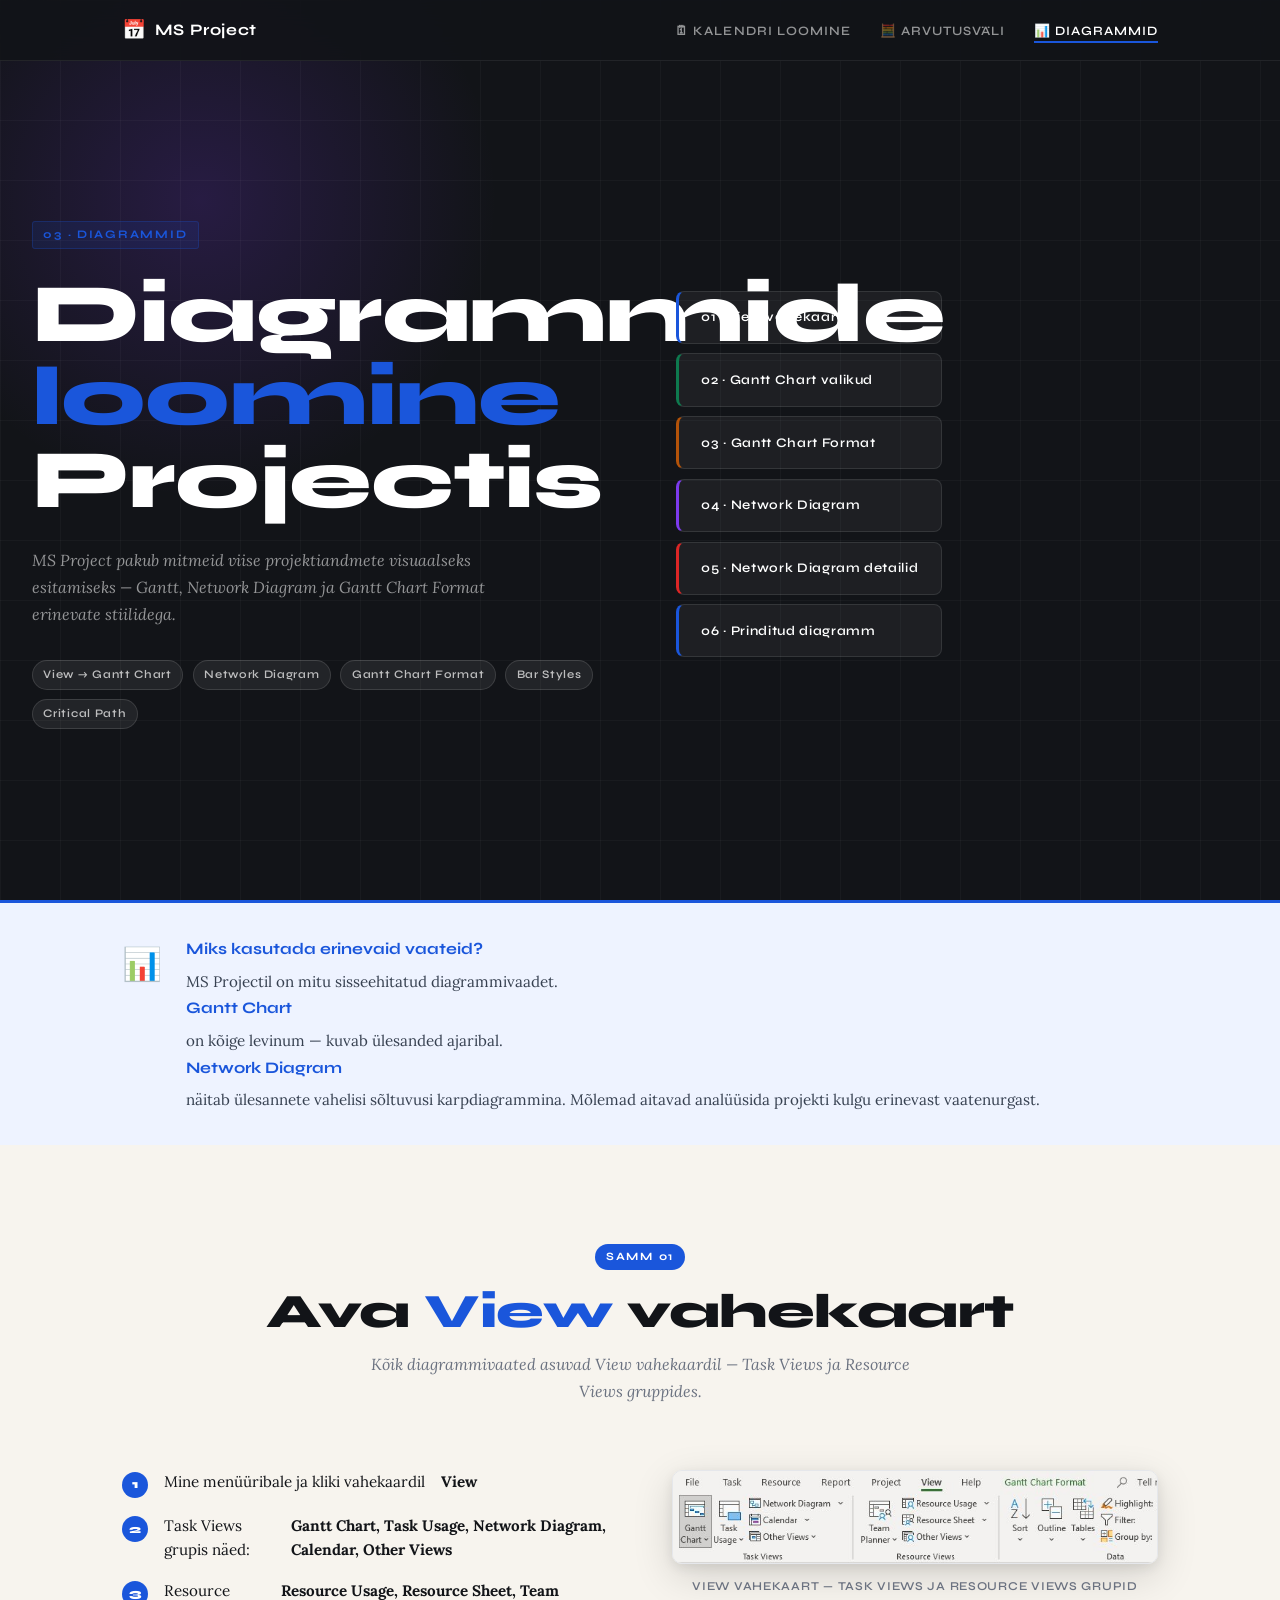
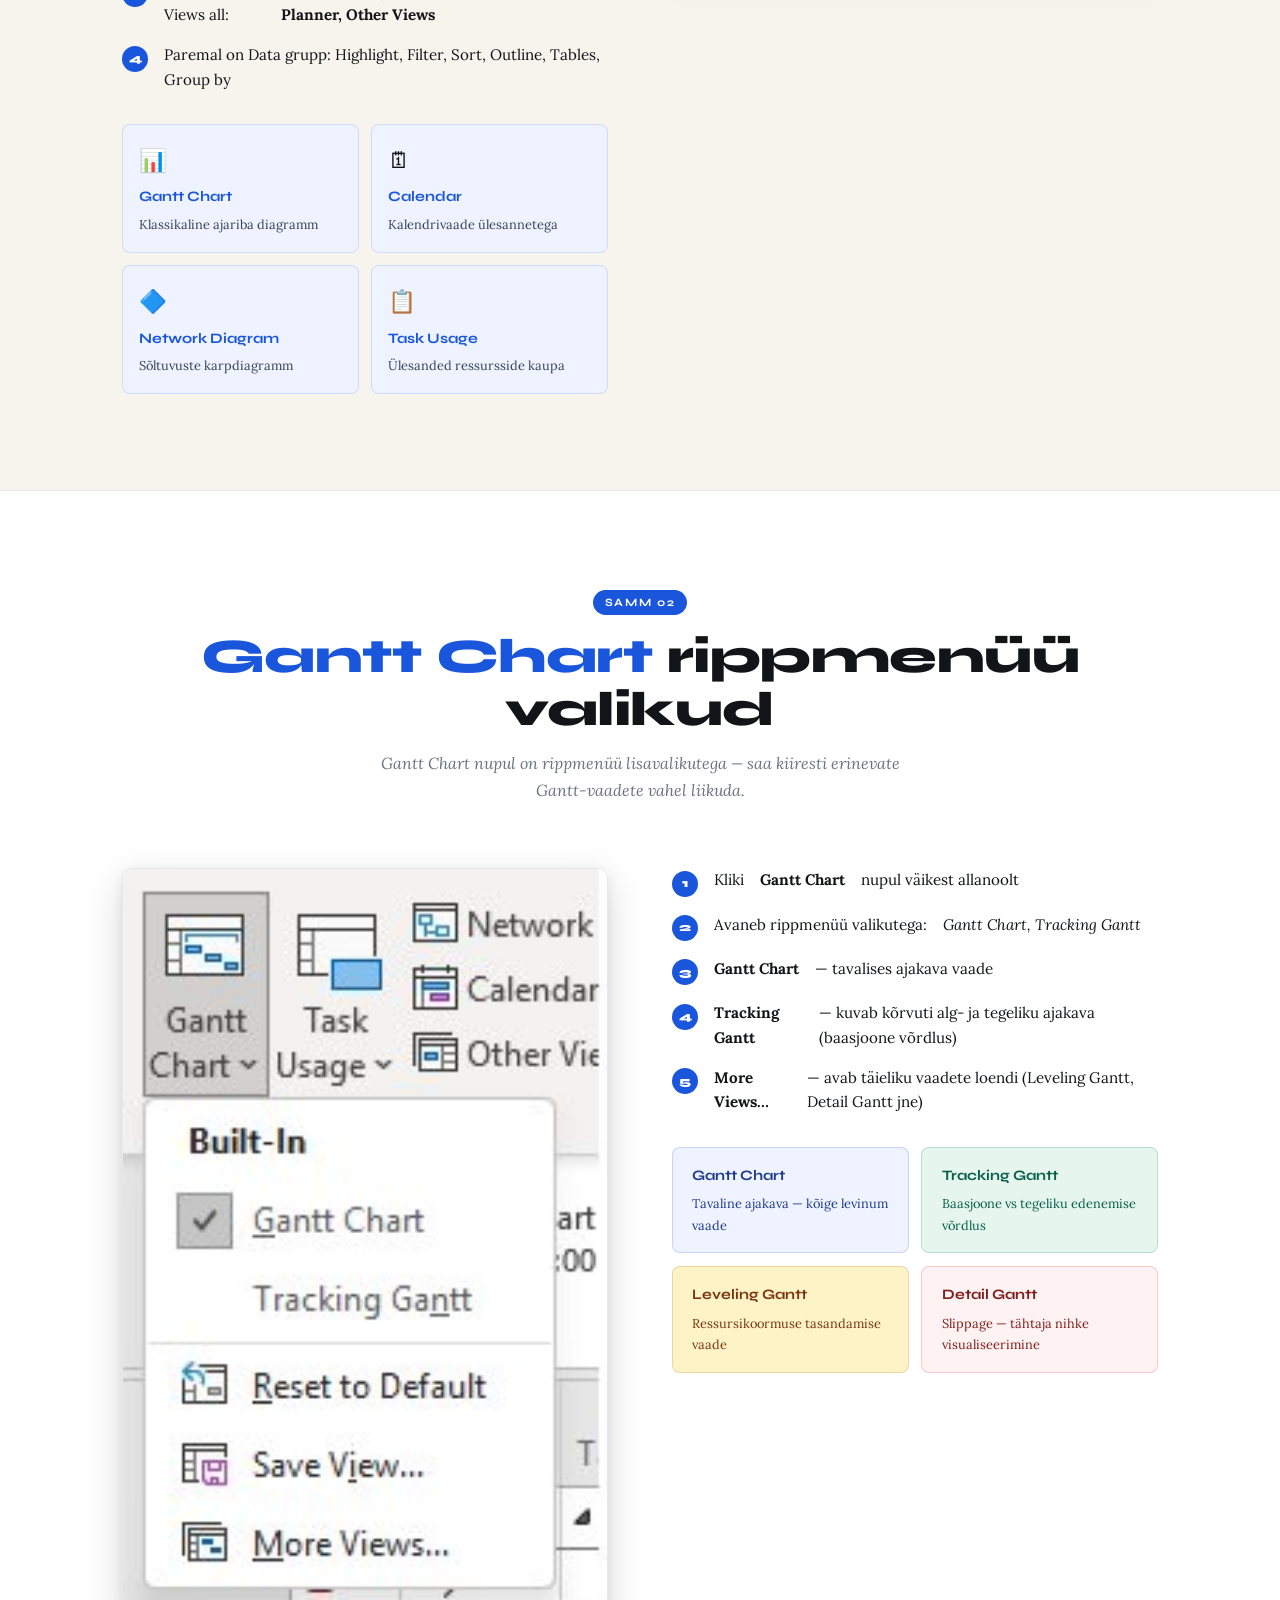
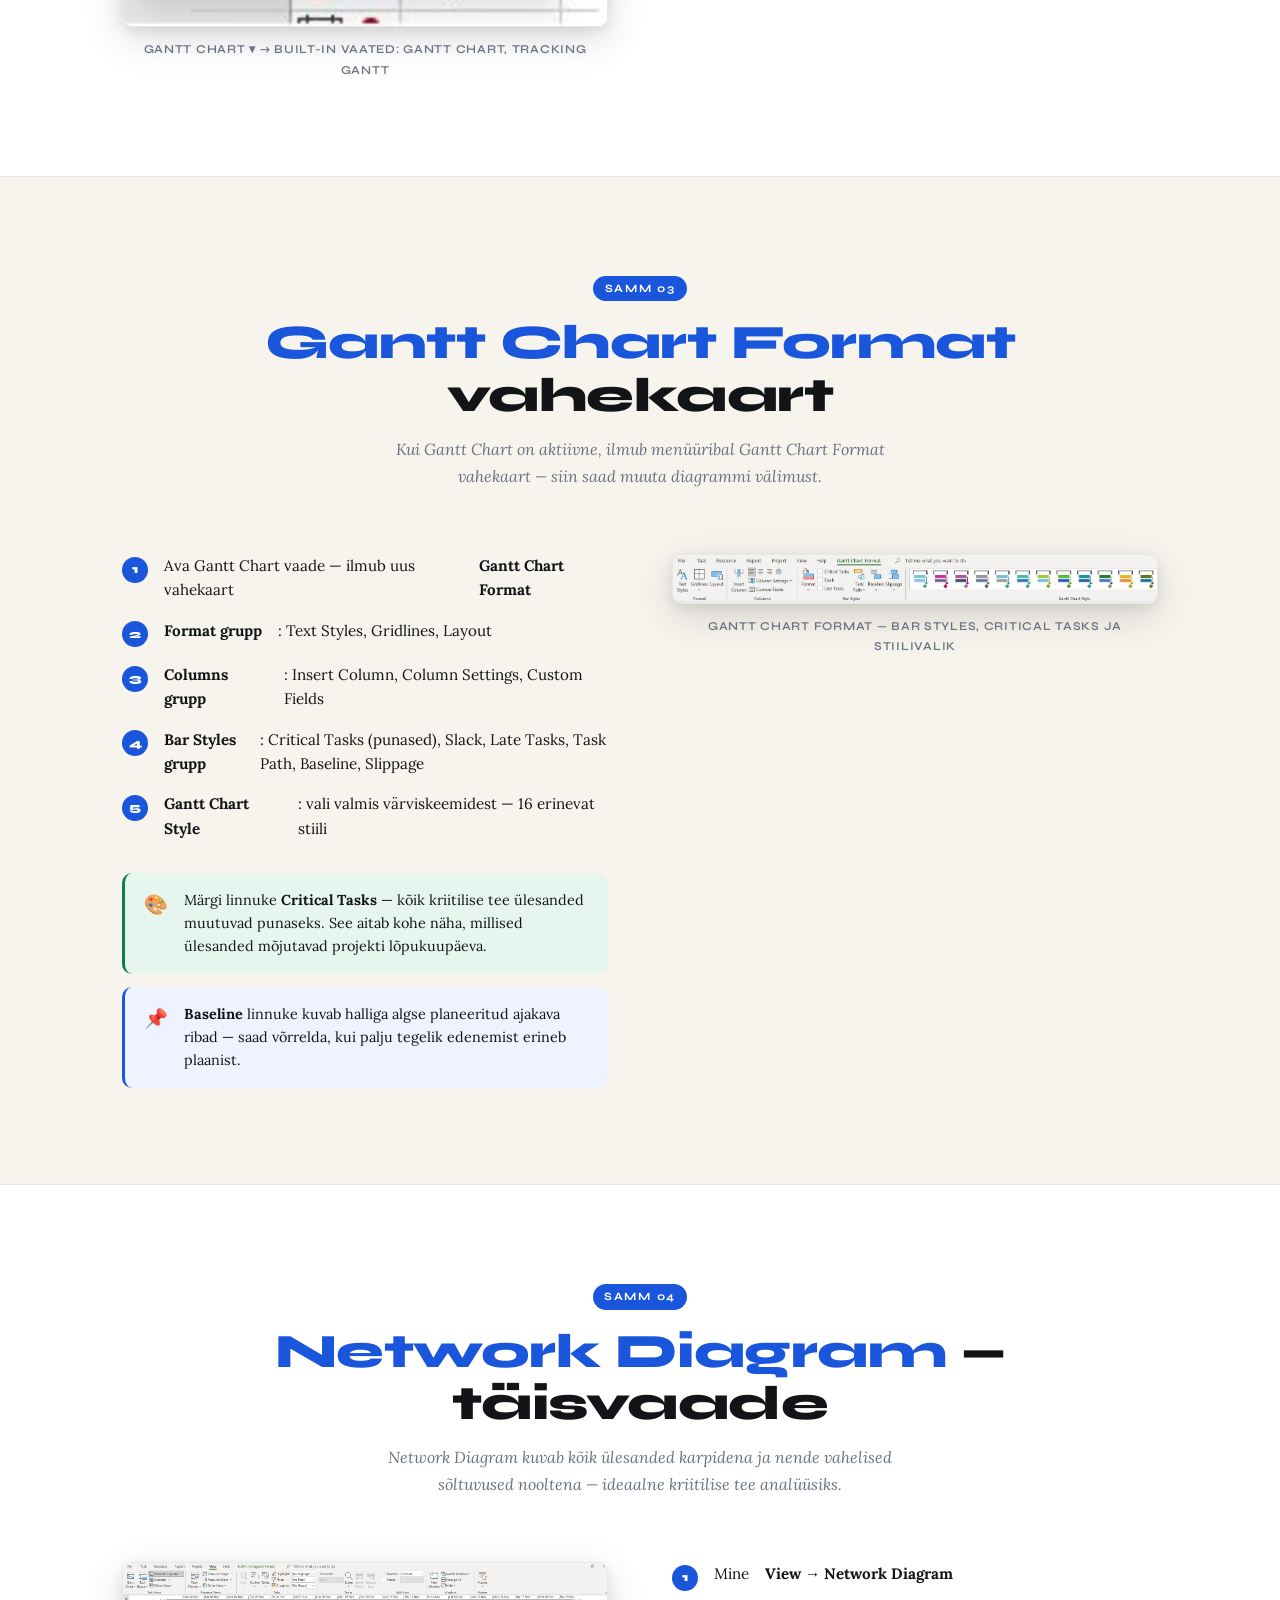
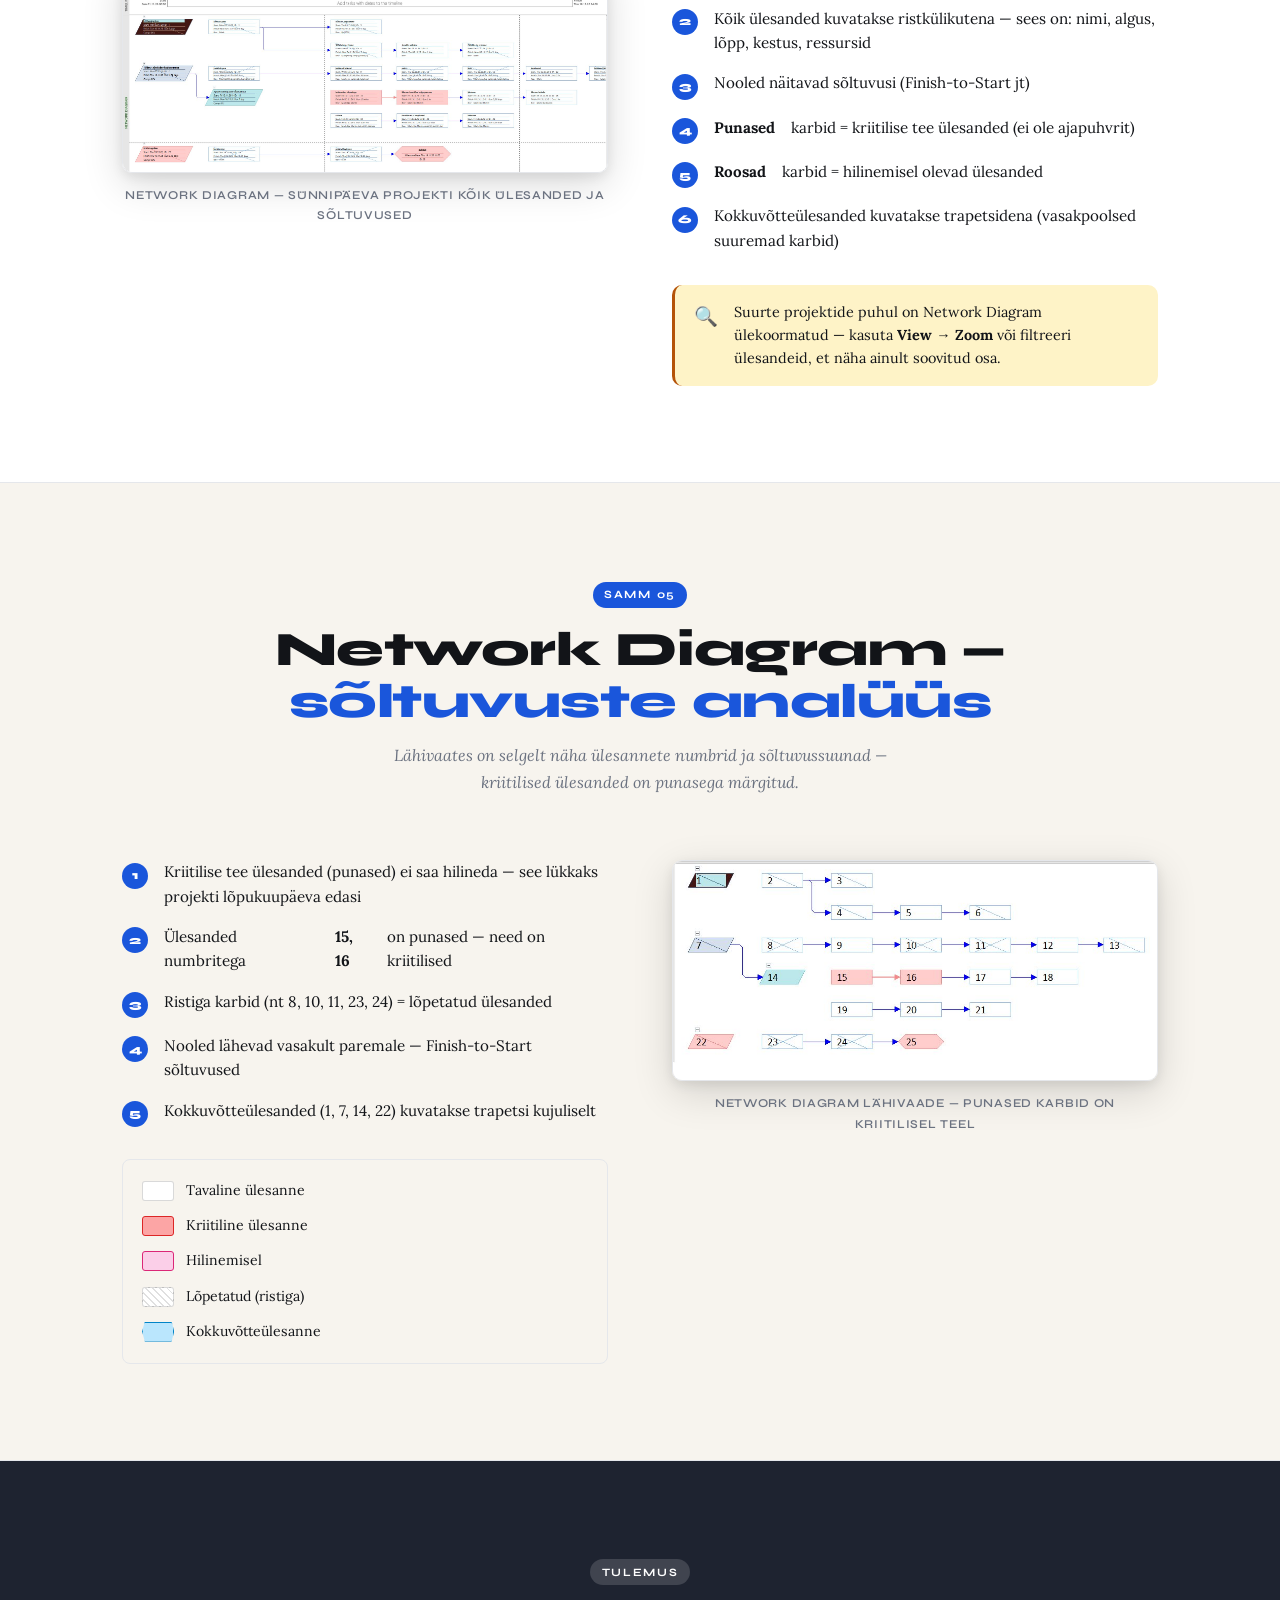
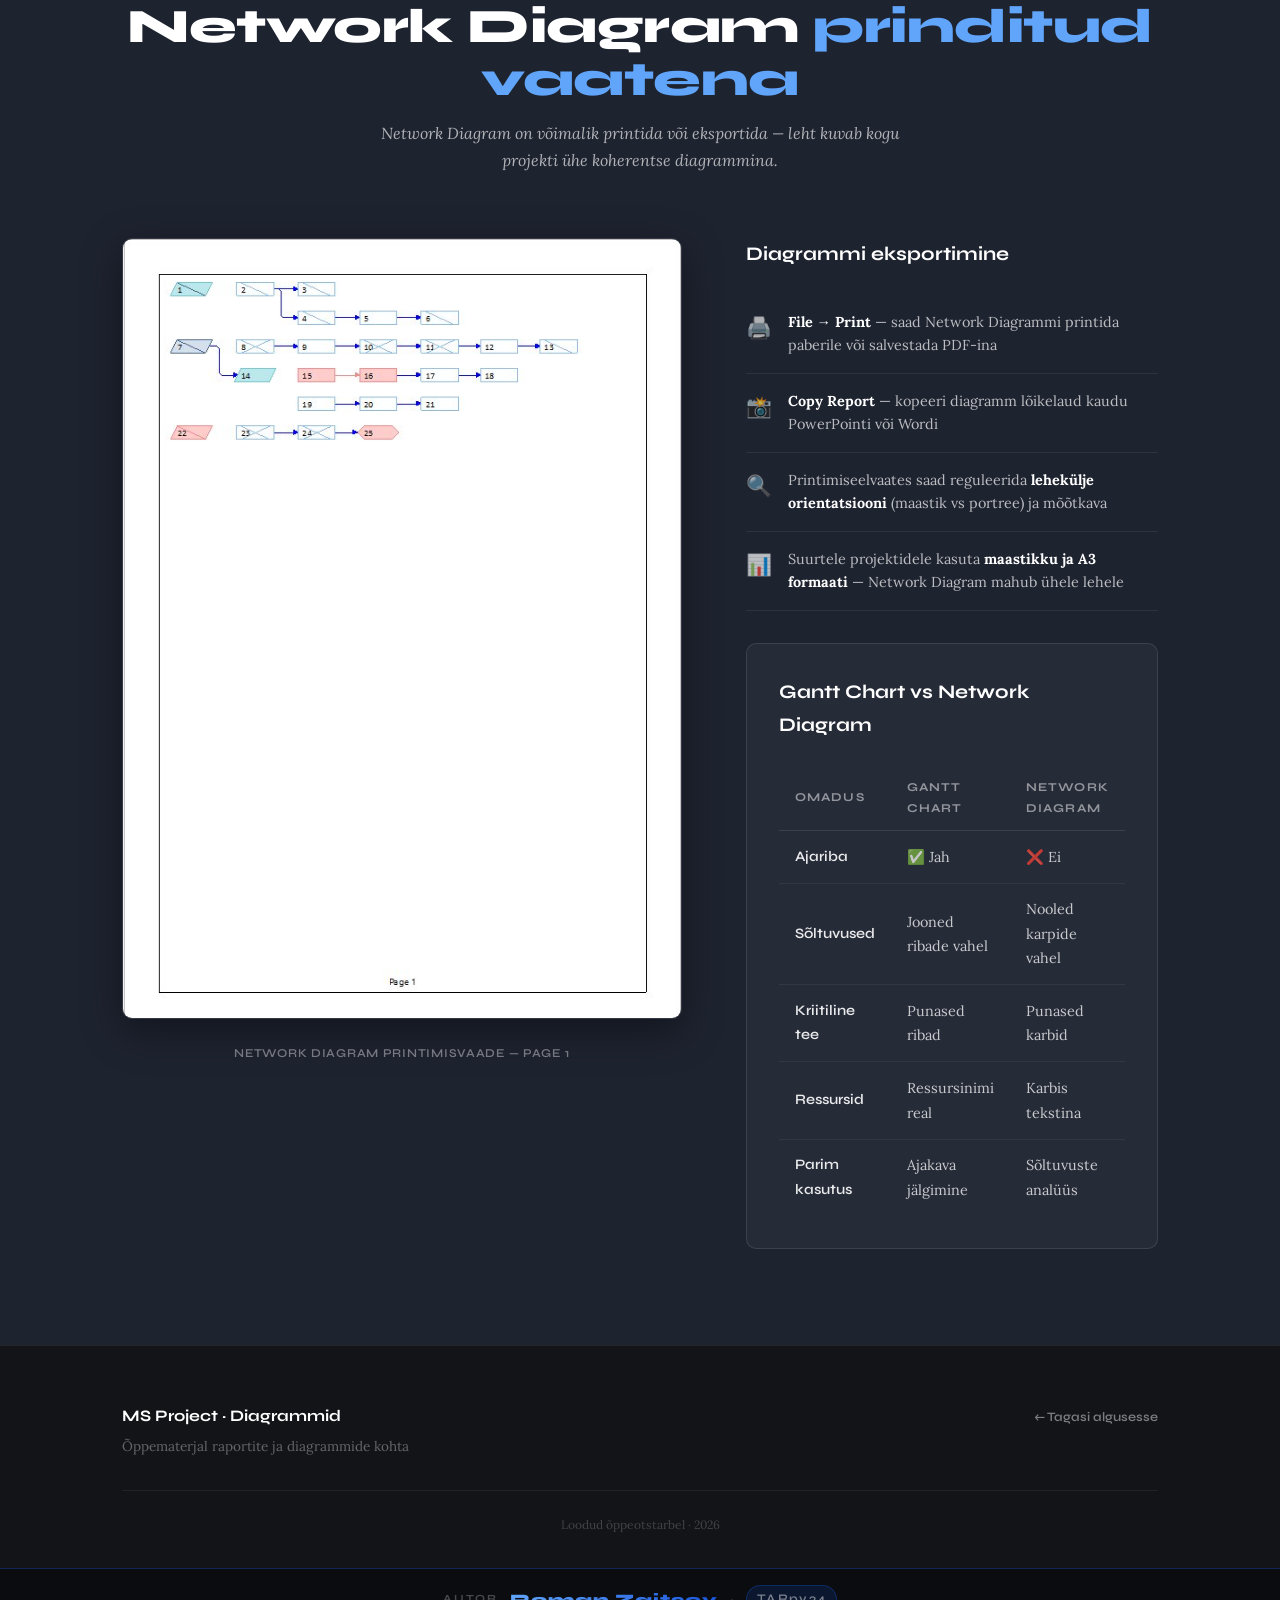
==== diagramm.html @ d089b91a "Add files via upload" ====
<!DOCTYPE html>
<html lang="et">
<head>
  <meta charset="UTF-8"/>
  <meta name="viewport" content="width=device-width, initial-scale=1.0"/>
  <title>MS Project — Diagrammide loomine</title>
  <link rel="stylesheet" href="style.css"/>
  <link href="https://fonts.googleapis.com/css2?family=Syne:wght@400;600;700;800&family=Lora:ital,wght@0,400;0,500;1,400&display=swap" rel="stylesheet"/>
</head>
<body>

  <nav class="nav">
    <div class="nav__inner">
      <a href="index.html" class="nav__logo">
        <span class="nav__logo-icon">📅</span>
        MS Project
      </a>
      <ul class="nav__links">
        <li><a href="index.html">🗓 Kalendri loomine</a></li>
        <li><a href="valem.html">🧮 Arvutusväli</a></li>
        <li><a href="diagramm.html">📊 Diagrammid</a></li>
      </ul>
      <button class="nav__burger" onclick="this.closest('nav').querySelector('.nav__links').classList.toggle('open')" aria-label="Menüü">☰</button>
    </div>
  </nav>

  <header class="hero hero--diagram">
    <div class="hero__grid-lines"></div>
    <div class="hero__content">
      <div class="hero__kicker">03 · Diagrammid</div>
      <h1 class="hero__title">Diagrammide<br/><em>loomine</em><br/>Projectis</h1>
      <p class="hero__desc">MS Project pakub mitmeid viise projektiandmete visuaalseks esitamiseks — Gantt, Network Diagram ja Gantt Chart Format erinevate stiilidega.</p>
      <div class="hero__chips">
        <span class="chip">View → Gantt Chart</span>
        <span class="chip">Network Diagram</span>
        <span class="chip">Gantt Chart Format</span>
        <span class="chip">Bar Styles</span>
        <span class="chip">Critical Path</span>
      </div>
    </div>
    <div class="hero__steps-preview">
      <a class="preview-card preview-card--1" href="#dg-step1">01 · View vahekaart</a>
      <a class="preview-card preview-card--2" href="#dg-step2">02 · Gantt Chart valikud</a>
      <a class="preview-card preview-card--3" href="#dg-step3">03 · Gantt Chart Format</a>
      <a class="preview-card preview-card--4" href="#dg-step4">04 · Network Diagram</a>
      <a class="preview-card preview-card--5" href="#dg-step5">05 · Network Diagram detailid</a>
      <a class="preview-card preview-card--1" href="#dg-step6">06 · Prinditud diagramm</a>
    </div>
  </header>

  <section class="intro-box">
    <div class="container">
      <div class="intro-box__inner">
        <div class="intro-box__icon">📊</div>
        <div>
          <strong>Miks kasutada erinevaid vaateid?</strong>
          <p>MS Projectil on mitu sisseehitatud diagrammivaadet. <strong>Gantt Chart</strong> on kõige levinum — kuvab ülesanded ajaribal. <strong>Network Diagram</strong> näitab ülesannete vahelisi sõltuvusi karpdiagrammina. Mõlemad aitavad analüüsida projekti kulgu erinevast vaatenurgast.</p>
        </div>
      </div>
    </div>
  </section>

  <!-- STEP 1 — View vahekaart -->
  <section class="step-section" id="dg-step1">
    <div class="container">
      <div class="step-section__header">
        <span class="step-badge">Samm 01</span>
        <h2>Ava <em>View</em> vahekaart</h2>
        <p class="step-section__desc">Kõik diagrammivaated asuvad View vahekaardil — Task Views ja Resource Views gruppides.</p>
      </div>
      <div class="step-layout">
        <div class="step-layout__text">
          <ol class="steps-list">
            <li>Mine menüüribale ja kliki vahekaardil <strong>View</strong></li>
            <li>Task Views grupis näed: <strong>Gantt Chart, Task Usage, Network Diagram, Calendar, Other Views</strong></li>
            <li>Resource Views all: <strong>Resource Usage, Resource Sheet, Team Planner, Other Views</strong></li>
            <li>Paremal on Data grupp: Highlight, Filter, Sort, Outline, Tables, Group by</li>
          </ol>
          <div class="report-type-grid">
            <div class="report-type"><span>📊</span><strong>Gantt Chart</strong><p>Klassikaline ajariba diagramm</p></div>
            <div class="report-type"><span>🗓</span><strong>Calendar</strong><p>Kalendrivaade ülesannetega</p></div>
            <div class="report-type"><span>🔷</span><strong>Network Diagram</strong><p>Sõltuvuste karpdiagramm</p></div>
            <div class="report-type"><span>📋</span><strong>Task Usage</strong><p>Ülesanded ressursside kaupa</p></div>
          </div>
        </div>
        <div class="step-layout__img">
          <figure>
            <img src="[data-uri]" alt="View vahekaart MS Projectis"/>
            <figcaption>View vahekaart — Task Views ja Resource Views grupid</figcaption>
          </figure>
        </div>
      </div>
    </div>
  </section>

  <!-- STEP 2 — Gantt Chart valikud -->
  <section class="step-section step-section--alt" id="dg-step2">
    <div class="container">
      <div class="step-section__header">
        <span class="step-badge">Samm 02</span>
        <h2><em>Gantt Chart</em> rippmenüü valikud</h2>
        <p class="step-section__desc">Gantt Chart nupul on rippmenüü lisavalikutega — saa kiiresti erinevate Gantt-vaadete vahel liikuda.</p>
      </div>
      <div class="step-layout step-layout--reverse">
        <div class="step-layout__text">
          <ol class="steps-list">
            <li>Kliki <strong>Gantt Chart</strong> nupul väikest allanoolt</li>
            <li>Avaneb rippmenüü valikutega: <em>Gantt Chart, Tracking Gantt</em></li>
            <li><strong>Gantt Chart</strong> — tavalises ajakava vaade</li>
            <li><strong>Tracking Gantt</strong> — kuvab kõrvuti alg- ja tegeliku ajakava (baasjoone võrdlus)</li>
            <li><strong>More Views…</strong> — avab täieliku vaadete loendi (Leveling Gantt, Detail Gantt jne)</li>
          </ol>
          <div class="dashboard-cards">
            <div class="dash-card dash-card--blue"><strong>Gantt Chart</strong><p>Tavaline ajakava — kõige levinum vaade</p></div>
            <div class="dash-card dash-card--green"><strong>Tracking Gantt</strong><p>Baasjoone vs tegeliku edenemise võrdlus</p></div>
            <div class="dash-card dash-card--amber"><strong>Leveling Gantt</strong><p>Ressursikoormuse tasandamise vaade</p></div>
            <div class="dash-card dash-card--red"><strong>Detail Gantt</strong><p>Slippage — tähtaja nihke visualiseerimine</p></div>
          </div>
        </div>
        <div class="step-layout__img">
          <figure>
            <img src="[data-uri]" alt="Gantt Chart rippmenüü valikutega"/>
            <figcaption>Gantt Chart ▾ → Built-In vaated: Gantt Chart, Tracking Gantt</figcaption>
          </figure>
        </div>
      </div>
    </div>
  </section>

  <!-- STEP 3 — Gantt Chart Format -->
  <section class="step-section" id="dg-step3">
    <div class="container">
      <div class="step-section__header">
        <span class="step-badge">Samm 03</span>
        <h2><em>Gantt Chart Format</em> vahekaart</h2>
        <p class="step-section__desc">Kui Gantt Chart on aktiivne, ilmub menüüribal Gantt Chart Format vahekaart — siin saad muuta diagrammi välimust.</p>
      </div>
      <div class="step-layout">
        <div class="step-layout__text">
          <ol class="steps-list">
            <li>Ava Gantt Chart vaade — ilmub uus vahekaart <strong>Gantt Chart Format</strong></li>
            <li><strong>Format grupp</strong>: Text Styles, Gridlines, Layout</li>
            <li><strong>Columns grupp</strong>: Insert Column, Column Settings, Custom Fields</li>
            <li><strong>Bar Styles grupp</strong>: Critical Tasks (punased), Slack, Late Tasks, Task Path, Baseline, Slippage</li>
            <li><strong>Gantt Chart Style</strong>: vali valmis värviskeemidest — 16 erinevat stiili</li>
          </ol>
          <div class="tip-box tip-box--success">
            <span class="tip-box__icon">🎨</span>
            <span>Märgi linnuke <strong>Critical Tasks</strong> — kõik kriitilise tee ülesanded muutuvad punaseks. See aitab kohe näha, millised ülesanded mõjutavad projekti lõpukuupäeva.</span>
          </div>
          <div class="tip-box" style="margin-top:0.8rem">
            <span class="tip-box__icon">📌</span>
            <span><strong>Baseline</strong> linnuke kuvab halliga algse planeeritud ajakava ribad — saad võrrelda, kui palju tegelik edenemist erineb plaanist.</span>
          </div>
        </div>
        <div class="step-layout__img">
          <figure>
            <img src="[data-uri]" alt="Gantt Chart Format vahekaart"/>
            <figcaption>Gantt Chart Format — Bar Styles, Critical Tasks ja stiilivalik</figcaption>
          </figure>
        </div>
      </div>
    </div>
  </section>

  <!-- STEP 4 — Network Diagram täisvaade -->
  <section class="step-section step-section--alt" id="dg-step4">
    <div class="container">
      <div class="step-section__header">
        <span class="step-badge">Samm 04</span>
        <h2><em>Network Diagram</em> — täisvaade</h2>
        <p class="step-section__desc">Network Diagram kuvab kõik ülesanded karpidena ja nende vahelised sõltuvused nooltena — ideaalne kriitilise tee analüüsiks.</p>
      </div>
      <div class="step-layout step-layout--reverse">
        <div class="step-layout__text">
          <ol class="steps-list">
            <li>Mine <strong>View → Network Diagram</strong></li>
            <li>Kõik ülesanded kuvatakse ristkülikutena — sees on: nimi, algus, lõpp, kestus, ressursid</li>
            <li>Nooled näitavad sõltuvusi (Finish-to-Start jt)</li>
            <li><strong>Punased</strong> karbid = kriitilise tee ülesanded (ei ole ajapuhvrit)</li>
            <li><strong>Roosad</strong> karbid = hilinemisel olevad ülesanded</li>
            <li>Kokkuvõtteülesanded kuvatakse trapetsidena (vasakpoolsed suuremad karbid)</li>
          </ol>
          <div class="warning-box">
            <span class="warning-box__icon">🔍</span>
            <span>Suurte projektide puhul on Network Diagram ülekoormatud — kasuta <strong>View → Zoom</strong> või filtreeri ülesandeid, et näha ainult soovitud osa.</span>
          </div>
        </div>
        <div class="step-layout__img">
          <figure>
            <img src="[data-uri]" alt="Network Diagram täisvaade projektiga"/>
            <figcaption>Network Diagram — sünnipäeva projekti kõik ülesanded ja sõltuvused</figcaption>
          </figure>
        </div>
      </div>
    </div>
  </section>

  <!-- STEP 5 — Network Diagram lähivaade -->
  <section class="step-section" id="dg-step5">
    <div class="container">
      <div class="step-section__header">
        <span class="step-badge">Samm 05</span>
        <h2>Network Diagram — <em>sõltuvuste analüüs</em></h2>
        <p class="step-section__desc">Lähivaates on selgelt näha ülesannete numbrid ja sõltuvussuunad — kriitilised ülesanded on punasega märgitud.</p>
      </div>
      <div class="step-layout">
        <div class="step-layout__text">
          <ol class="steps-list">
            <li>Kriitilise tee ülesanded (punased) ei saa hilineda — see lükkaks projekti lõpukuupäeva edasi</li>
            <li>Ülesanded numbritega <strong>15, 16</strong> on punased — need on kriitilised</li>
            <li>Ristiga karbid (nt 8, 10, 11, 23, 24) = lõpetatud ülesanded</li>
            <li>Nooled lähevad vasakult paremale — Finish-to-Start sõltuvused</li>
            <li>Kokkuvõtteülesanded (1, 7, 14, 22) kuvatakse trapetsi kujuliselt</li>
          </ol>
          <div class="network-legend">
            <div class="legend-item"><div class="legend-box legend-box--white"></div><span>Tavaline ülesanne</span></div>
            <div class="legend-item"><div class="legend-box legend-box--red"></div><span>Kriitiline ülesanne</span></div>
            <div class="legend-item"><div class="legend-box legend-box--pink"></div><span>Hilinemisel</span></div>
            <div class="legend-item"><div class="legend-box legend-box--done"></div><span>Lõpetatud (ristiga)</span></div>
            <div class="legend-item"><div class="legend-box legend-box--summary"></div><span>Kokkuvõtteülesanne</span></div>
          </div>
        </div>
        <div class="step-layout__img">
          <figure>
            <img src="[data-uri]" alt="Network Diagram lähivaade sõltuvustega"/>
            <figcaption>Network Diagram lähivaade — punased karbid on kriitilisel teel</figcaption>
          </figure>
        </div>
      </div>
    </div>
  </section>

  <!-- STEP 6 — Prinditud diagramm -->
  <section class="step-section step-section--dark" id="dg-step6">
    <div class="container">
      <div class="step-section__header step-section__header--light">
        <span class="step-badge step-badge--light">Tulemus</span>
        <h2>Network Diagram <em>prinditud vaatena</em></h2>
        <p class="step-section__desc">Network Diagram on võimalik printida või eksportida — leht kuvab kogu projekti ühe koherentse diagrammina.</p>
      </div>
      <div class="result-layout">
        <div class="result-layout__img">
          <figure>
            <img src="[data-uri]" alt="Network Diagram prinditud vaade" style="border-radius:10px;border:1px solid rgba(255,255,255,0.1);box-shadow:0 12px 40px rgba(0,0,0,0.4);width:100%"/>
            <figcaption style="color:rgba(255,255,255,0.4);font-family:var(--ff-head);font-size:0.75rem;text-transform:uppercase;letter-spacing:0.06em;text-align:center;margin-top:0.75rem">Network Diagram printimisvaade — Page 1</figcaption>
          </figure>
        </div>
        <div class="result-layout__notes">
          <h3>Diagrammi eksportimine</h3>
          <div class="result-note">
            <span class="result-note__icon">🖨️</span>
            <div><strong>File → Print</strong> — saad Network Diagrammi printida paberile või salvestada PDF-ina</div>
          </div>
          <div class="result-note">
            <span class="result-note__icon">📸</span>
            <div><strong>Copy Report</strong> — kopeeri diagramm lõikelaud kaudu PowerPointi või Wordi</div>
          </div>
          <div class="result-note">
            <span class="result-note__icon">🔍</span>
            <div>Printimiseelvaates saad reguleerida <strong>lehekülje orientatsiooni</strong> (maastik vs portree) ja mõõtkava</div>
          </div>
          <div class="result-note">
            <span class="result-note__icon">📊</span>
            <div>Suurtele projektidele kasuta <strong>maastikku ja A3 formaati</strong> — Network Diagram mahub ühele lehele</div>
          </div>
          <div class="comparison-table" style="margin-top:2rem">
            <h3>Gantt Chart vs Network Diagram</h3>
            <table>
              <thead><tr><th>Omadus</th><th>Gantt Chart</th><th>Network Diagram</th></tr></thead>
              <tbody>
                <tr><td>Ajariba</td><td>✅ Jah</td><td>❌ Ei</td></tr>
                <tr><td>Sõltuvused</td><td>Jooned ribade vahel</td><td>Nooled karpide vahel</td></tr>
                <tr><td>Kriitiline tee</td><td>Punased ribad</td><td>Punased karbid</td></tr>
                <tr><td>Ressursid</td><td>Ressursinimi real</td><td>Karbis tekstina</td></tr>
                <tr><td>Parim kasutus</td><td>Ajakava jälgimine</td><td>Sõltuvuste analüüs</td></tr>
              </tbody>
            </table>
          </div>
        </div>
      </div>
    </div>
  </section>

  <footer class="footer">
    <div class="container">
      <div class="footer__inner">
        <div class="footer__brand">
          <span class="footer__logo">MS Project · Diagrammid</span>
          <p>Õppematerjal raportite ja diagrammide kohta</p>
        </div>
        <div class="footer__links">
          <a href="index.html">← Tagasi algusesse</a>
        </div>
      </div>
      <p class="footer__copy">Loodud õppeotstarbel · 2026</p>
    </div>
  </footer>
  <div class="author-strip">
    <div class="author-strip__inner">
      <span class="author-strip__label">Autor</span>
      <span class="author-strip__name">Roman Zaitsev</span>
      <span class="author-strip__sep">·</span>
      <span class="author-strip__group">TARpv24</span>
    </div>
  </div>

  <script>
    const obs = new IntersectionObserver((entries) => {
      entries.forEach(e => { if (e.isIntersecting) e.target.classList.add('visible'); });
    }, { threshold: 0.1 });
    document.querySelectorAll('.step-section,.preview-card,.report-type,.result-note,.share-card').forEach(el => {
      el.classList.add('anim'); obs.observe(el);
    });
    document.querySelectorAll('.nav__links a').forEach(a => {
      if (a.getAttribute('href') === 'diagramm.html') a.classList.add('active');
    });
  </script>
</body>
</html>
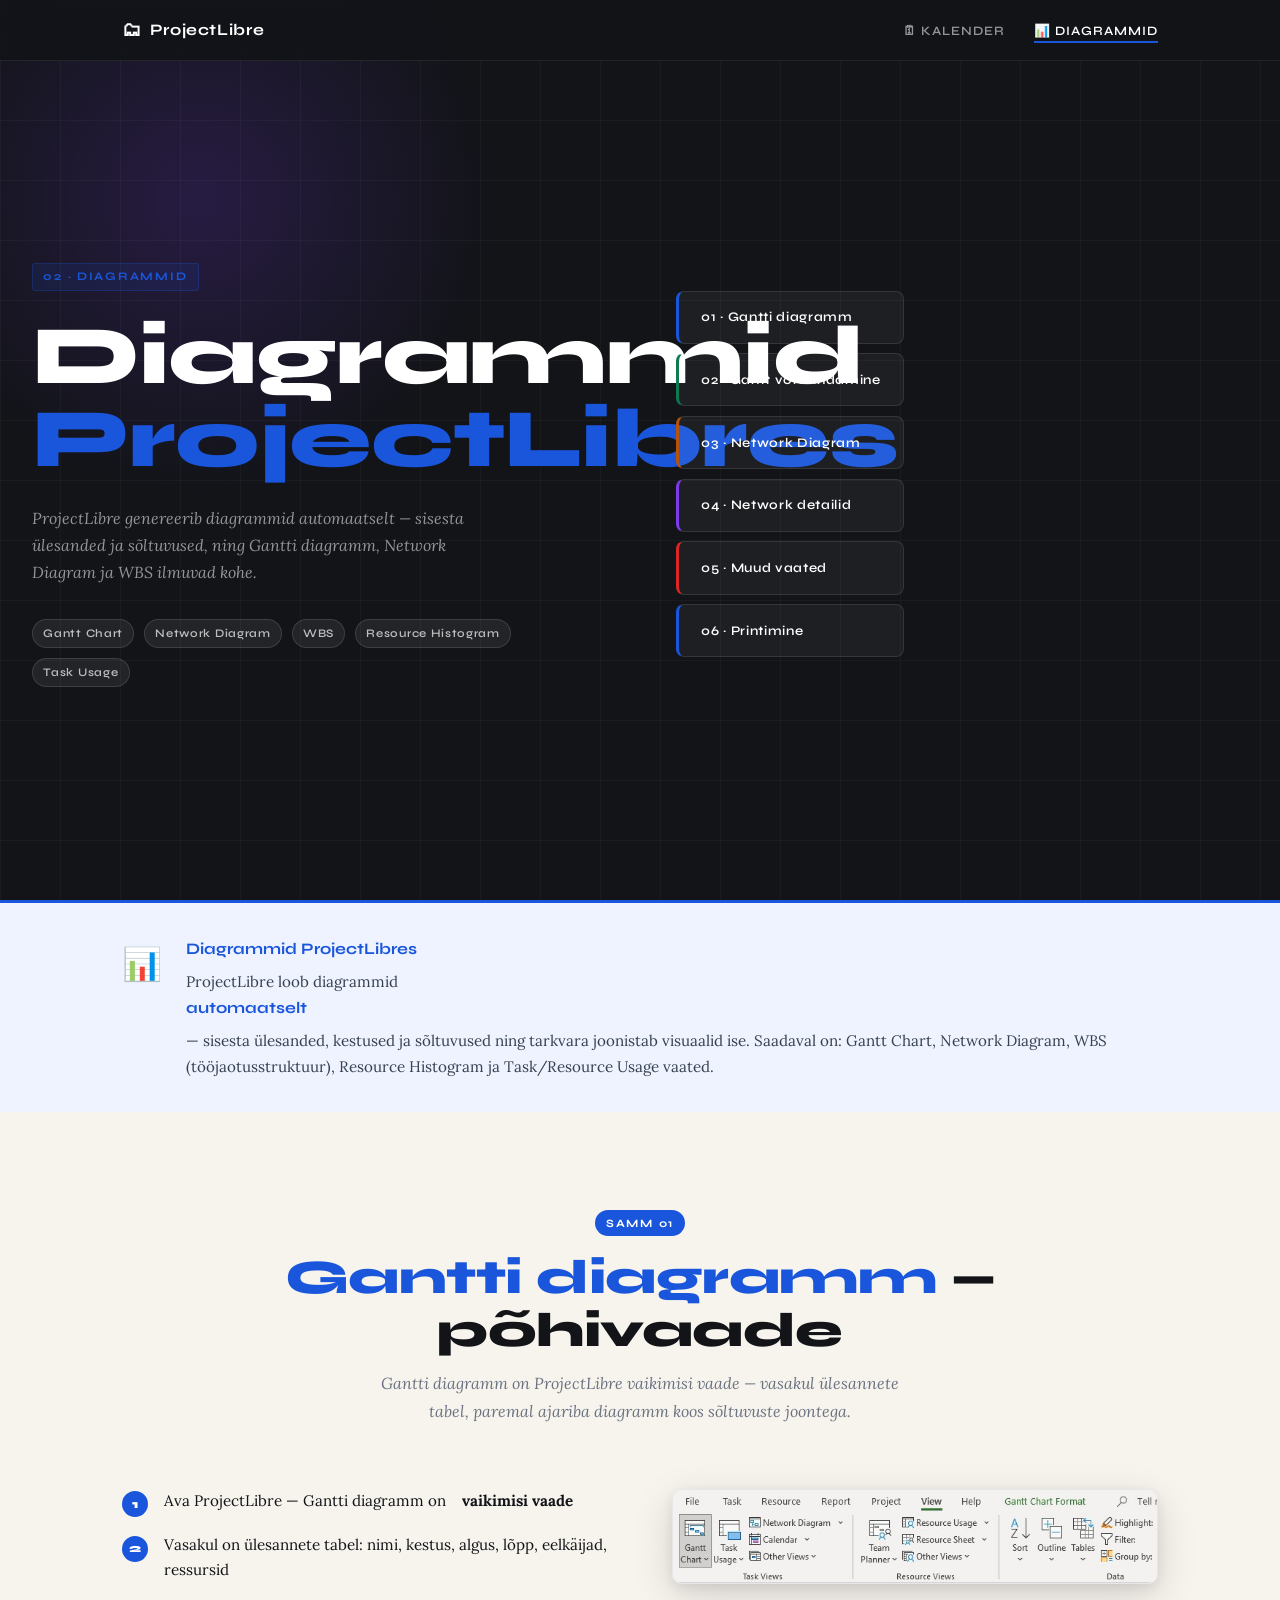
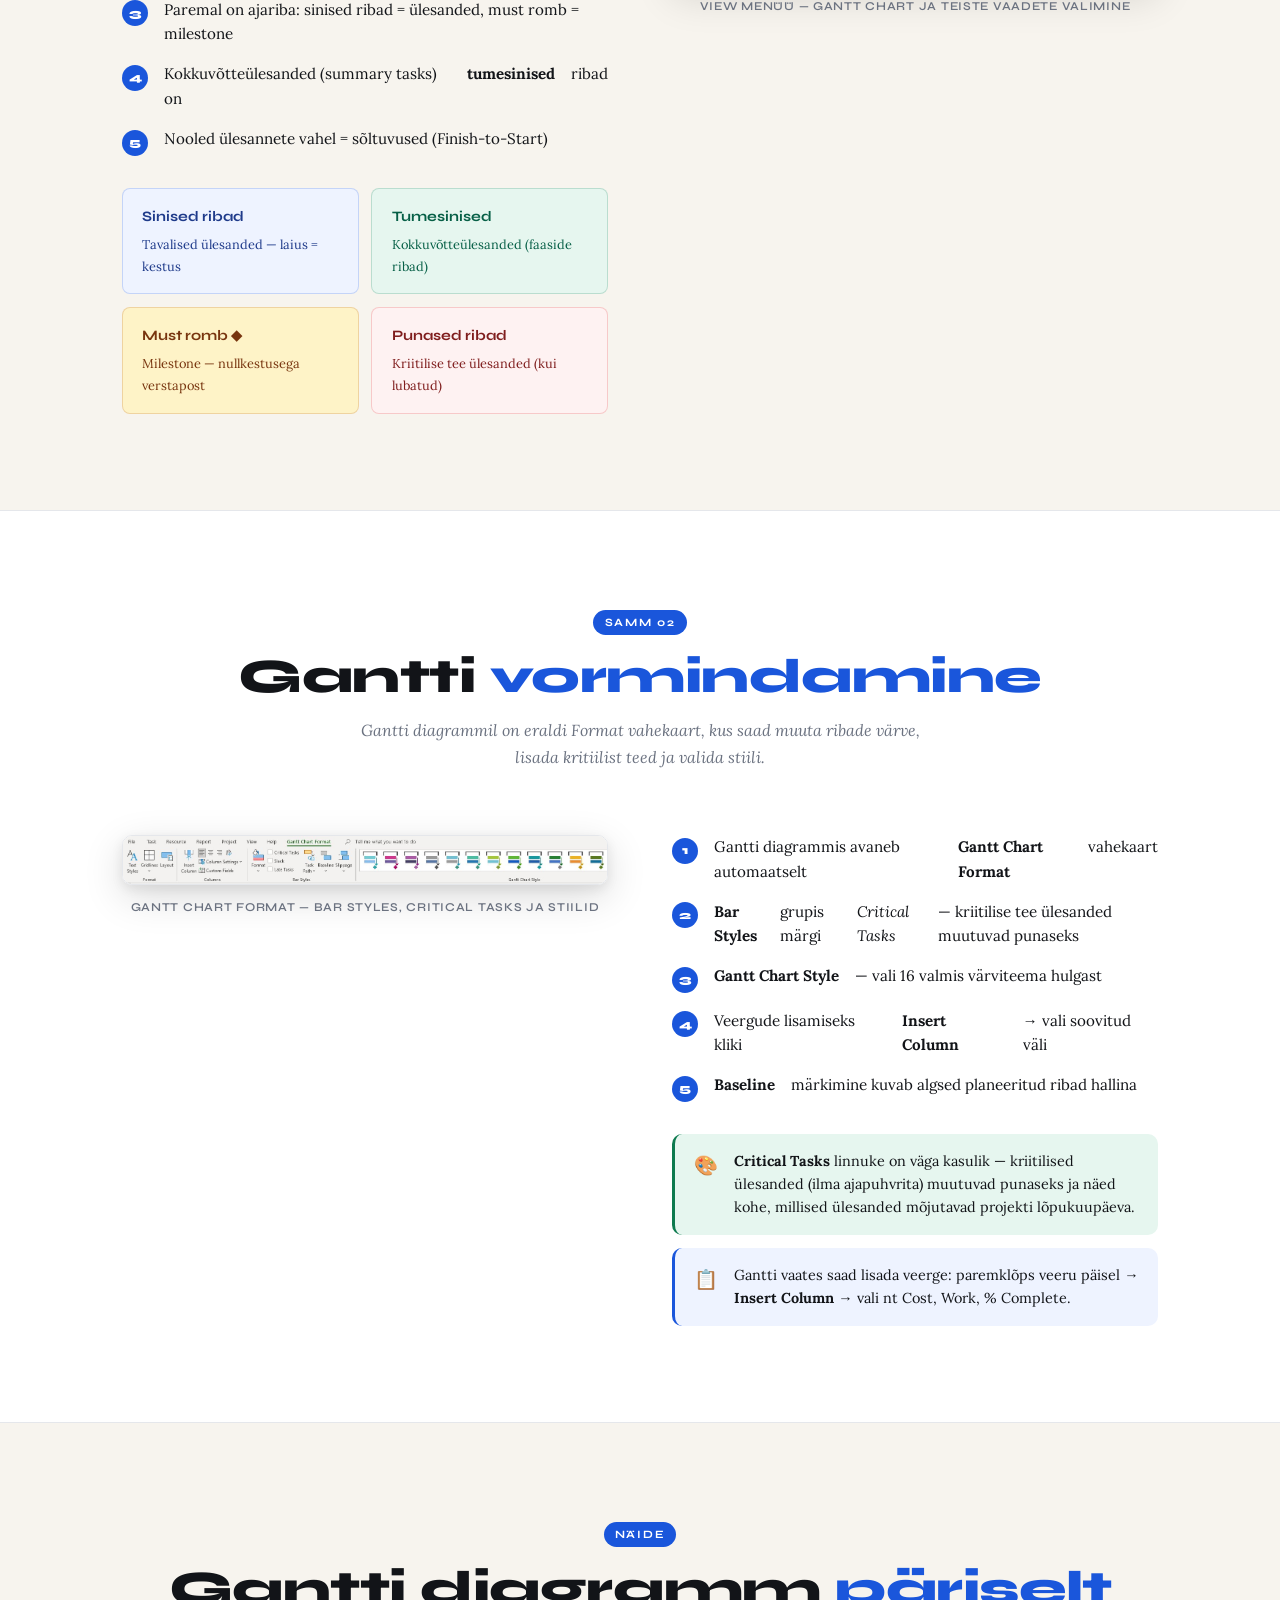
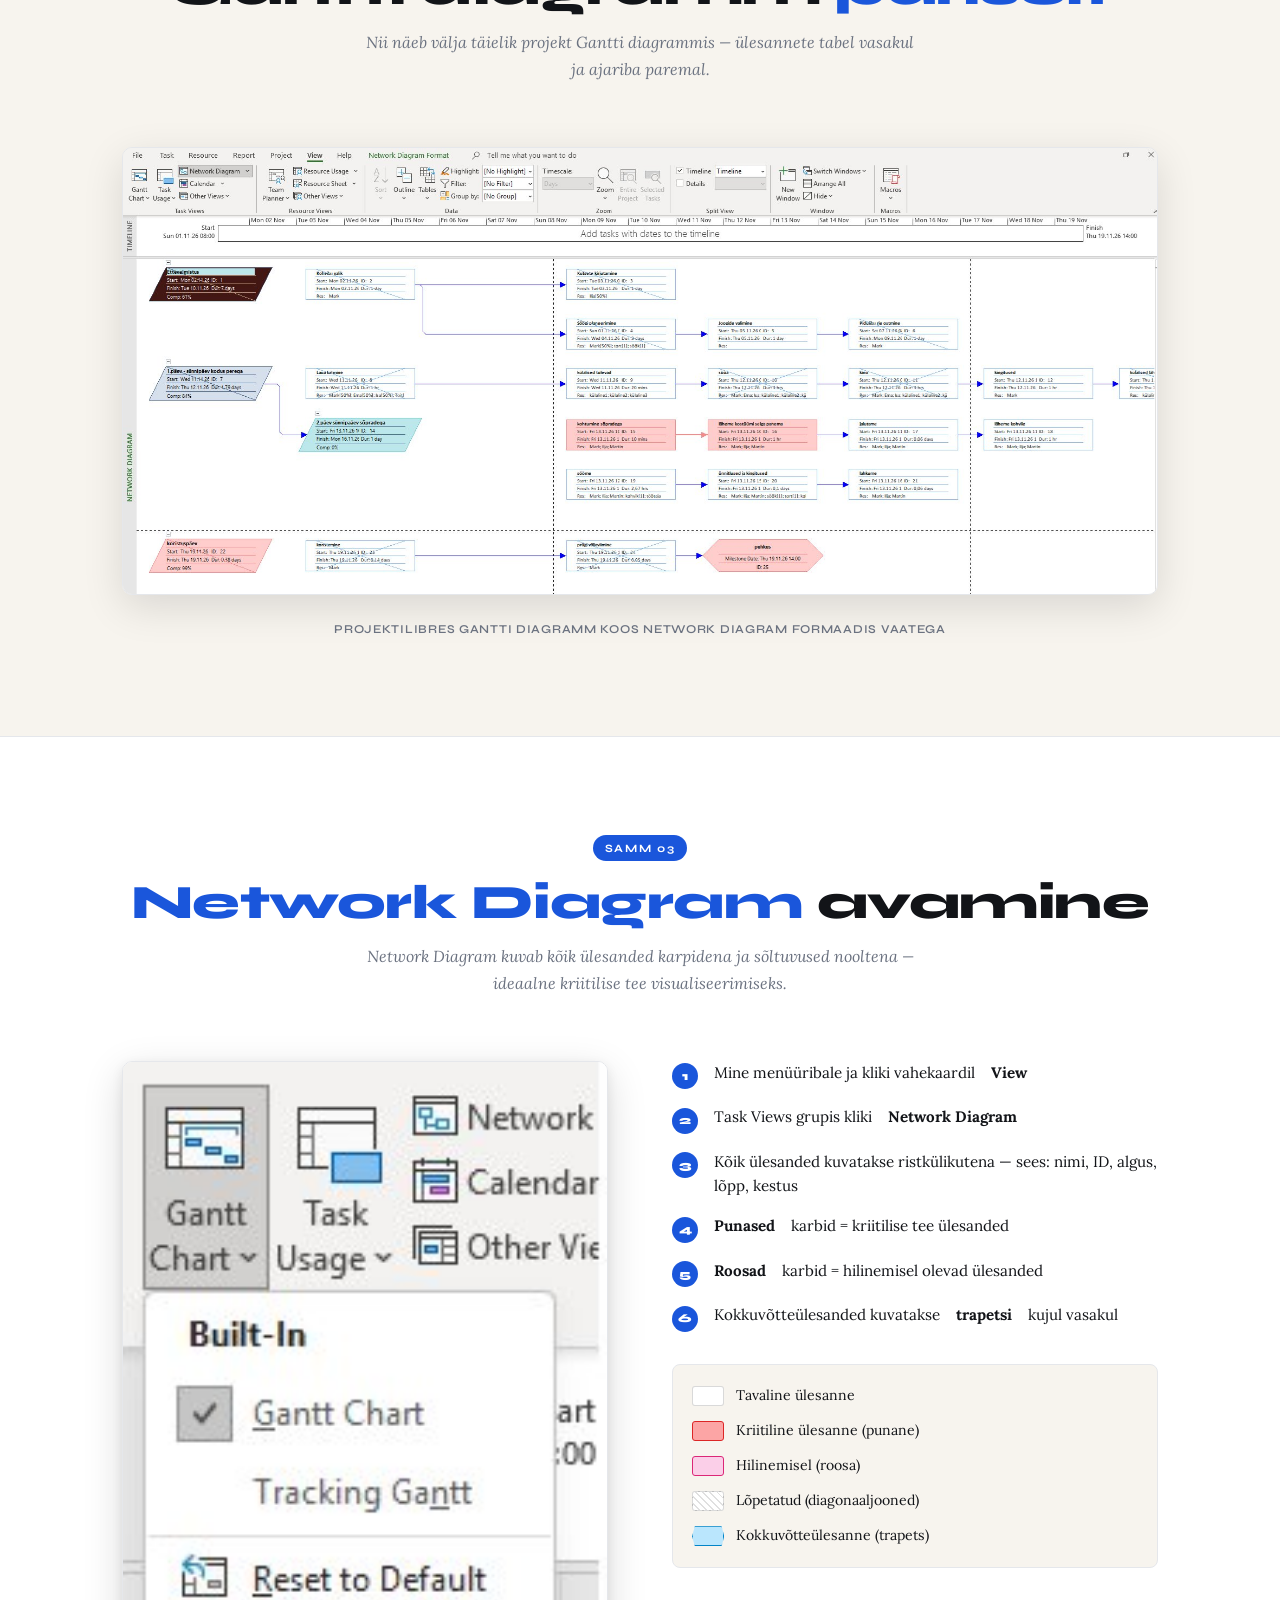
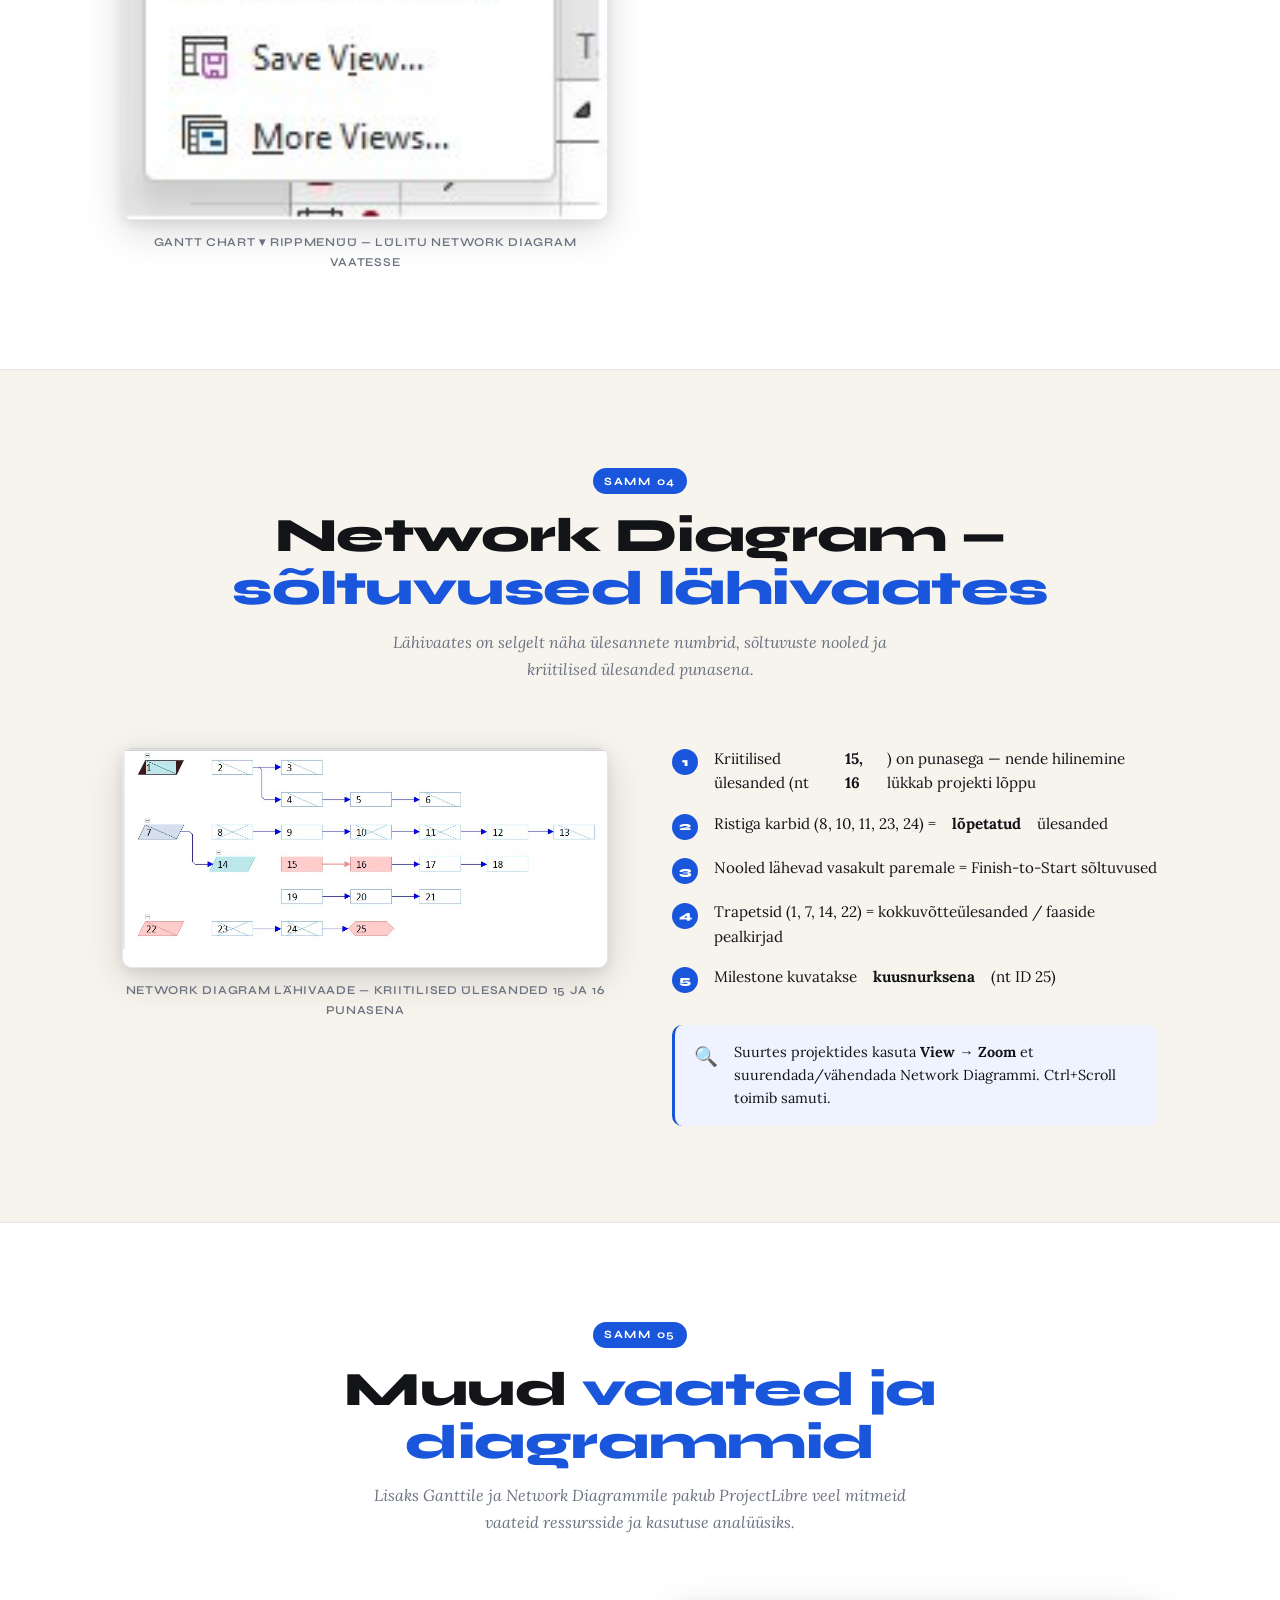
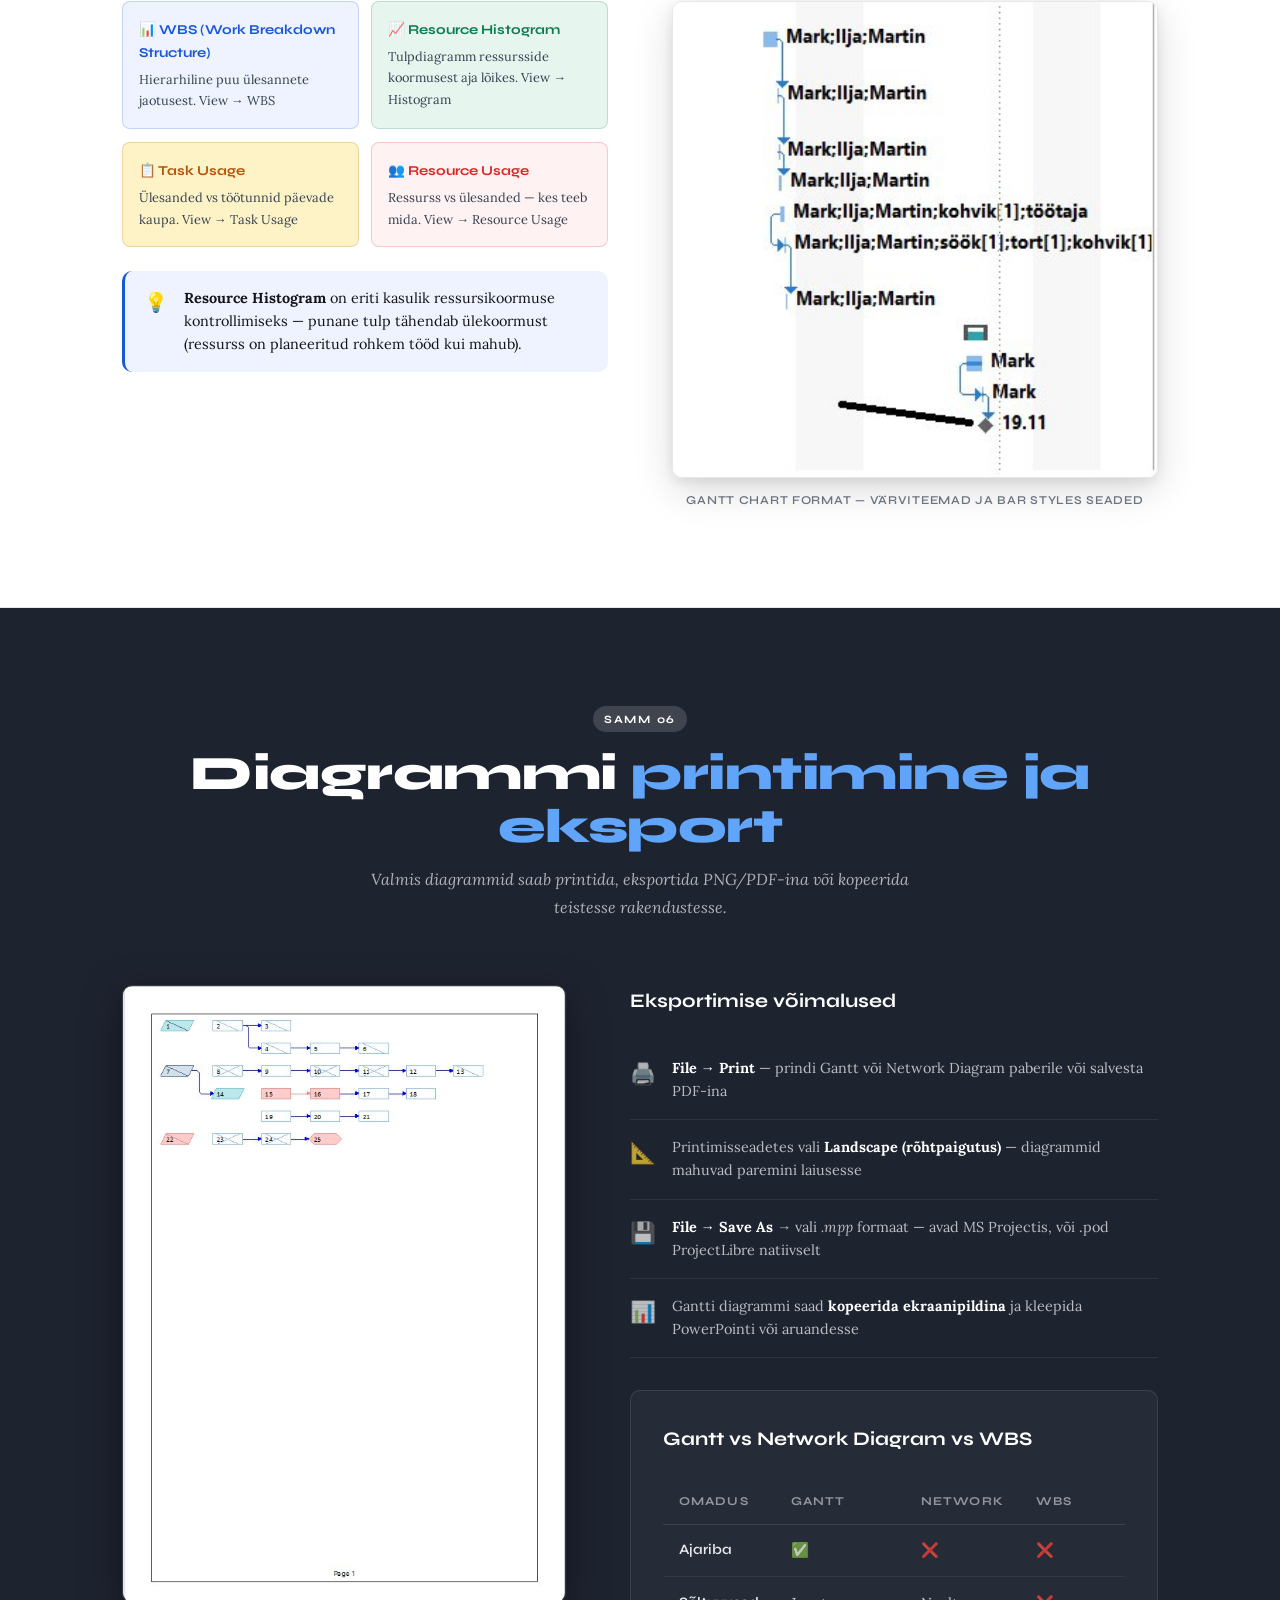
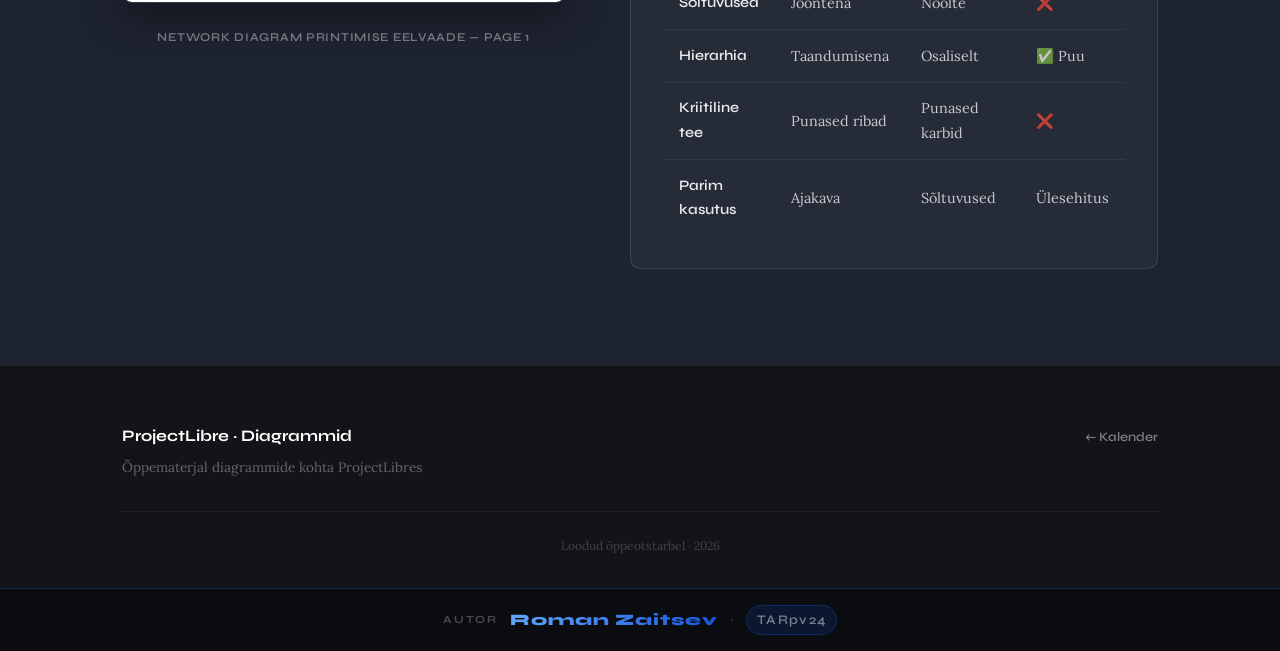
==== commit 2520b403: "Update print statement from 'Hello' to 'Goodbye'" ====
--- a/diagramm.html
+++ b/diagramm.html
@@ -3,7 +3,7 @@
 <head>
   <meta charset="UTF-8"/>
   <meta name="viewport" content="width=device-width, initial-scale=1.0"/>
-  <title>MS Project — Diagrammide loomine</title>
+  <title>ProjectLibre — Diagrammid</title>
   <link rel="stylesheet" href="style.css"/>
   <link href="https://fonts.googleapis.com/css2?family=Syne:wght@400;600;700;800&family=Lora:ital,wght@0,400;0,500;1,400&display=swap" rel="stylesheet"/>
 </head>
@@ -12,12 +12,11 @@
   <nav class="nav">
     <div class="nav__inner">
       <a href="index.html" class="nav__logo">
-        <span class="nav__logo-icon">📅</span>
-        MS Project
+        <span class="nav__logo-icon">🗂</span>
+        ProjectLibre
       </a>
       <ul class="nav__links">
-        <li><a href="index.html">🗓 Kalendri loomine</a></li>
-        <li><a href="valem.html">🧮 Arvutusväli</a></li>
+        <li><a href="index.html">🗓 Kalender</a></li>
         <li><a href="diagramm.html">📊 Diagrammid</a></li>
       </ul>
       <button class="nav__burger" onclick="this.closest('nav').querySelector('.nav__links').classList.toggle('open')" aria-label="Menüü">☰</button>
@@ -27,24 +26,24 @@
   <header class="hero hero--diagram">
     <div class="hero__grid-lines"></div>
     <div class="hero__content">
-      <div class="hero__kicker">03 · Diagrammid</div>
-      <h1 class="hero__title">Diagrammide<br/><em>loomine</em><br/>Projectis</h1>
-      <p class="hero__desc">MS Project pakub mitmeid viise projektiandmete visuaalseks esitamiseks — Gantt, Network Diagram ja Gantt Chart Format erinevate stiilidega.</p>
+      <div class="hero__kicker">02 · Diagrammid</div>
+      <h1 class="hero__title">Diagrammid<br/><em>ProjectLibres</em></h1>
+      <p class="hero__desc">ProjectLibre genereerib diagrammid automaatselt — sisesta ülesanded ja sõltuvused, ning Gantti diagramm, Network Diagram ja WBS ilmuvad kohe.</p>
       <div class="hero__chips">
-        <span class="chip">View → Gantt Chart</span>
+        <span class="chip">Gantt Chart</span>
         <span class="chip">Network Diagram</span>
-        <span class="chip">Gantt Chart Format</span>
-        <span class="chip">Bar Styles</span>
-        <span class="chip">Critical Path</span>
+        <span class="chip">WBS</span>
+        <span class="chip">Resource Histogram</span>
+        <span class="chip">Task Usage</span>
       </div>
     </div>
     <div class="hero__steps-preview">
-      <a class="preview-card preview-card--1" href="#dg-step1">01 · View vahekaart</a>
-      <a class="preview-card preview-card--2" href="#dg-step2">02 · Gantt Chart valikud</a>
-      <a class="preview-card preview-card--3" href="#dg-step3">03 · Gantt Chart Format</a>
-      <a class="preview-card preview-card--4" href="#dg-step4">04 · Network Diagram</a>
-      <a class="preview-card preview-card--5" href="#dg-step5">05 · Network Diagram detailid</a>
-      <a class="preview-card preview-card--1" href="#dg-step6">06 · Prinditud diagramm</a>
+      <a class="preview-card preview-card--1" href="#dg-gantt">01 · Gantti diagramm</a>
+      <a class="preview-card preview-card--2" href="#dg-format">02 · Gantt vormindamine</a>
+      <a class="preview-card preview-card--3" href="#dg-network">03 · Network Diagram</a>
+      <a class="preview-card preview-card--4" href="#dg-network-detail">04 · Network detailid</a>
+      <a class="preview-card preview-card--5" href="#dg-views">05 · Muud vaated</a>
+      <a class="preview-card preview-card--1" href="#dg-print">06 · Printimine</a>
     </div>
   </header>
 
@@ -53,227 +52,256 @@
       <div class="intro-box__inner">
         <div class="intro-box__icon">📊</div>
         <div>
-          <strong>Miks kasutada erinevaid vaateid?</strong>
-          <p>MS Projectil on mitu sisseehitatud diagrammivaadet. <strong>Gantt Chart</strong> on kõige levinum — kuvab ülesanded ajaribal. <strong>Network Diagram</strong> näitab ülesannete vahelisi sõltuvusi karpdiagrammina. Mõlemad aitavad analüüsida projekti kulgu erinevast vaatenurgast.</p>
-        </div>
-      </div>
-    </div>
-  </section>
-
-  <!-- STEP 1 — View vahekaart -->
-  <section class="step-section" id="dg-step1">
+          <strong>Diagrammid ProjectLibres</strong>
+          <p>ProjectLibre loob diagrammid <strong>automaatselt</strong> — sisesta ülesanded, kestused ja sõltuvused ning tarkvara joonistab visuaalid ise. Saadaval on: Gantt Chart, Network Diagram, WBS (tööjaotusstruktuur), Resource Histogram ja Task/Resource Usage vaated.</p>
+        </div>
+      </div>
+    </div>
+  </section>
+
+  <!-- GANTT -->
+  <section class="step-section" id="dg-gantt">
     <div class="container">
       <div class="step-section__header">
         <span class="step-badge">Samm 01</span>
-        <h2>Ava <em>View</em> vahekaart</h2>
-        <p class="step-section__desc">Kõik diagrammivaated asuvad View vahekaardil — Task Views ja Resource Views gruppides.</p>
+        <h2><em>Gantti diagramm</em> — põhivaade</h2>
+        <p class="step-section__desc">Gantti diagramm on ProjectLibre vaikimisi vaade — vasakul ülesannete tabel, paremal ajariba diagramm koos sõltuvuste joontega.</p>
       </div>
       <div class="step-layout">
         <div class="step-layout__text">
           <ol class="steps-list">
-            <li>Mine menüüribale ja kliki vahekaardil <strong>View</strong></li>
-            <li>Task Views grupis näed: <strong>Gantt Chart, Task Usage, Network Diagram, Calendar, Other Views</strong></li>
-            <li>Resource Views all: <strong>Resource Usage, Resource Sheet, Team Planner, Other Views</strong></li>
-            <li>Paremal on Data grupp: Highlight, Filter, Sort, Outline, Tables, Group by</li>
-          </ol>
-          <div class="report-type-grid">
-            <div class="report-type"><span>📊</span><strong>Gantt Chart</strong><p>Klassikaline ajariba diagramm</p></div>
-            <div class="report-type"><span>🗓</span><strong>Calendar</strong><p>Kalendrivaade ülesannetega</p></div>
-            <div class="report-type"><span>🔷</span><strong>Network Diagram</strong><p>Sõltuvuste karpdiagramm</p></div>
-            <div class="report-type"><span>📋</span><strong>Task Usage</strong><p>Ülesanded ressursside kaupa</p></div>
-          </div>
-        </div>
-        <div class="step-layout__img">
-          <figure>
-            <img src="[data-uri]" alt="View vahekaart MS Projectis"/>
-            <figcaption>View vahekaart — Task Views ja Resource Views grupid</figcaption>
-          </figure>
-        </div>
-      </div>
-    </div>
-  </section>
-
-  <!-- STEP 2 — Gantt Chart valikud -->
-  <section class="step-section step-section--alt" id="dg-step2">
-    <div class="container">
-      <div class="step-section__header">
-        <span class="step-badge">Samm 02</span>
-        <h2><em>Gantt Chart</em> rippmenüü valikud</h2>
-        <p class="step-section__desc">Gantt Chart nupul on rippmenüü lisavalikutega — saa kiiresti erinevate Gantt-vaadete vahel liikuda.</p>
-      </div>
-      <div class="step-layout step-layout--reverse">
-        <div class="step-layout__text">
-          <ol class="steps-list">
-            <li>Kliki <strong>Gantt Chart</strong> nupul väikest allanoolt</li>
-            <li>Avaneb rippmenüü valikutega: <em>Gantt Chart, Tracking Gantt</em></li>
-            <li><strong>Gantt Chart</strong> — tavalises ajakava vaade</li>
-            <li><strong>Tracking Gantt</strong> — kuvab kõrvuti alg- ja tegeliku ajakava (baasjoone võrdlus)</li>
-            <li><strong>More Views…</strong> — avab täieliku vaadete loendi (Leveling Gantt, Detail Gantt jne)</li>
+            <li>Ava ProjectLibre — Gantti diagramm on <strong>vaikimisi vaade</strong></li>
+            <li>Vasakul on ülesannete tabel: nimi, kestus, algus, lõpp, eelkäijad, ressursid</li>
+            <li>Paremal on ajariba: sinised ribad = ülesanded, must romb = milestone</li>
+            <li>Kokkuvõtteülesanded (summary tasks) on <strong>tumesinised</strong> ribad</li>
+            <li>Nooled ülesannete vahel = sõltuvused (Finish-to-Start)</li>
           </ol>
           <div class="dashboard-cards">
-            <div class="dash-card dash-card--blue"><strong>Gantt Chart</strong><p>Tavaline ajakava — kõige levinum vaade</p></div>
-            <div class="dash-card dash-card--green"><strong>Tracking Gantt</strong><p>Baasjoone vs tegeliku edenemise võrdlus</p></div>
-            <div class="dash-card dash-card--amber"><strong>Leveling Gantt</strong><p>Ressursikoormuse tasandamise vaade</p></div>
-            <div class="dash-card dash-card--red"><strong>Detail Gantt</strong><p>Slippage — tähtaja nihke visualiseerimine</p></div>
-          </div>
-        </div>
-        <div class="step-layout__img">
-          <figure>
-            <img src="[data-uri]" alt="Gantt Chart rippmenüü valikutega"/>
-            <figcaption>Gantt Chart ▾ → Built-In vaated: Gantt Chart, Tracking Gantt</figcaption>
-          </figure>
-        </div>
-      </div>
-    </div>
-  </section>
-
-  <!-- STEP 3 — Gantt Chart Format -->
-  <section class="step-section" id="dg-step3">
-    <div class="container">
-      <div class="step-section__header">
-        <span class="step-badge">Samm 03</span>
-        <h2><em>Gantt Chart Format</em> vahekaart</h2>
-        <p class="step-section__desc">Kui Gantt Chart on aktiivne, ilmub menüüribal Gantt Chart Format vahekaart — siin saad muuta diagrammi välimust.</p>
-      </div>
-      <div class="step-layout">
+            <div class="dash-card dash-card--blue"><strong>Sinised ribad</strong><p>Tavalised ülesanded — laius = kestus</p></div>
+            <div class="dash-card dash-card--green"><strong>Tumesinised</strong><p>Kokkuvõtteülesanded (faaside ribad)</p></div>
+            <div class="dash-card dash-card--amber"><strong>Must romb ◆</strong><p>Milestone — nullkestusega verstapost</p></div>
+            <div class="dash-card dash-card--red"><strong>Punased ribad</strong><p>Kriitilise tee ülesanded (kui lubatud)</p></div>
+          </div>
+        </div>
+        <div class="step-layout__img">
+          <figure>
+            <img src="[data-uri]" alt="View vahekaart — Gantt Chart vaated"/>
+            <figcaption>View menüü — Gantt Chart ja teiste vaadete valimine</figcaption>
+          </figure>
+        </div>
+      </div>
+    </div>
+  </section>
+
+  <!-- GANTT FORMAT -->
+  <section class="step-section step-section--alt" id="dg-format">
+    <div class="container">
+      <div class="step-section__header">
+        <span class="step-badge">Samm 02</span>
+        <h2>Gantti <em>vormindamine</em></h2>
+        <p class="step-section__desc">Gantti diagrammil on eraldi Format vahekaart, kus saad muuta ribade värve, lisada kritiilist teed ja valida stiili.</p>
+      </div>
+      <div class="step-layout step-layout--reverse">
         <div class="step-layout__text">
           <ol class="steps-list">
-            <li>Ava Gantt Chart vaade — ilmub uus vahekaart <strong>Gantt Chart Format</strong></li>
-            <li><strong>Format grupp</strong>: Text Styles, Gridlines, Layout</li>
-            <li><strong>Columns grupp</strong>: Insert Column, Column Settings, Custom Fields</li>
-            <li><strong>Bar Styles grupp</strong>: Critical Tasks (punased), Slack, Late Tasks, Task Path, Baseline, Slippage</li>
-            <li><strong>Gantt Chart Style</strong>: vali valmis värviskeemidest — 16 erinevat stiili</li>
+            <li>Gantti diagrammis avaneb automaatselt <strong>Gantt Chart Format</strong> vahekaart</li>
+            <li><strong>Bar Styles</strong> grupis märgi <em>Critical Tasks</em> — kriitilise tee ülesanded muutuvad punaseks</li>
+            <li><strong>Gantt Chart Style</strong> — vali 16 valmis värviteema hulgast</li>
+            <li>Veergude lisamiseks kliki <strong>Insert Column</strong> → vali soovitud väli</li>
+            <li><strong>Baseline</strong> märkimine kuvab algsed planeeritud ribad hallina</li>
           </ol>
           <div class="tip-box tip-box--success">
             <span class="tip-box__icon">🎨</span>
-            <span>Märgi linnuke <strong>Critical Tasks</strong> — kõik kriitilise tee ülesanded muutuvad punaseks. See aitab kohe näha, millised ülesanded mõjutavad projekti lõpukuupäeva.</span>
+            <span><strong>Critical Tasks</strong> linnuke on väga kasulik — kriitilised ülesanded (ilma ajapuhvrita) muutuvad punaseks ja näed kohe, millised ülesanded mõjutavad projekti lõpukuupäeva.</span>
           </div>
           <div class="tip-box" style="margin-top:0.8rem">
-            <span class="tip-box__icon">📌</span>
-            <span><strong>Baseline</strong> linnuke kuvab halliga algse planeeritud ajakava ribad — saad võrrelda, kui palju tegelik edenemist erineb plaanist.</span>
+            <span class="tip-box__icon">📋</span>
+            <span>Gantti vaates saad lisada veerge: paremklõps veeru päisel → <strong>Insert Column</strong> → vali nt Cost, Work, % Complete.</span>
           </div>
         </div>
         <div class="step-layout__img">
           <figure>
             <img src="[data-uri]" alt="Gantt Chart Format vahekaart"/>
-            <figcaption>Gantt Chart Format — Bar Styles, Critical Tasks ja stiilivalik</figcaption>
-          </figure>
-        </div>
-      </div>
-    </div>
-  </section>
-
-  <!-- STEP 4 — Network Diagram täisvaade -->
-  <section class="step-section step-section--alt" id="dg-step4">
-    <div class="container">
-      <div class="step-section__header">
-        <span class="step-badge">Samm 04</span>
-        <h2><em>Network Diagram</em> — täisvaade</h2>
-        <p class="step-section__desc">Network Diagram kuvab kõik ülesanded karpidena ja nende vahelised sõltuvused nooltena — ideaalne kriitilise tee analüüsiks.</p>
+            <figcaption>Gantt Chart Format — Bar Styles, Critical Tasks ja stiilid</figcaption>
+          </figure>
+        </div>
+      </div>
+    </div>
+  </section>
+
+  <!-- GANTT vaatega näide -->
+  <section class="step-section" id="dg-gantt-example">
+    <div class="container">
+      <div class="step-section__header">
+        <span class="step-badge">Näide</span>
+        <h2>Gantti diagramm <em>päriselt</em></h2>
+        <p class="step-section__desc">Nii näeb välja täielik projekt Gantti diagrammis — ülesannete tabel vasakul ja ajariba paremal.</p>
+      </div>
+      <div class="result-layout" style="grid-template-columns:1fr">
+        <div class="result-layout__img">
+          <figure>
+            <img src="[data-uri]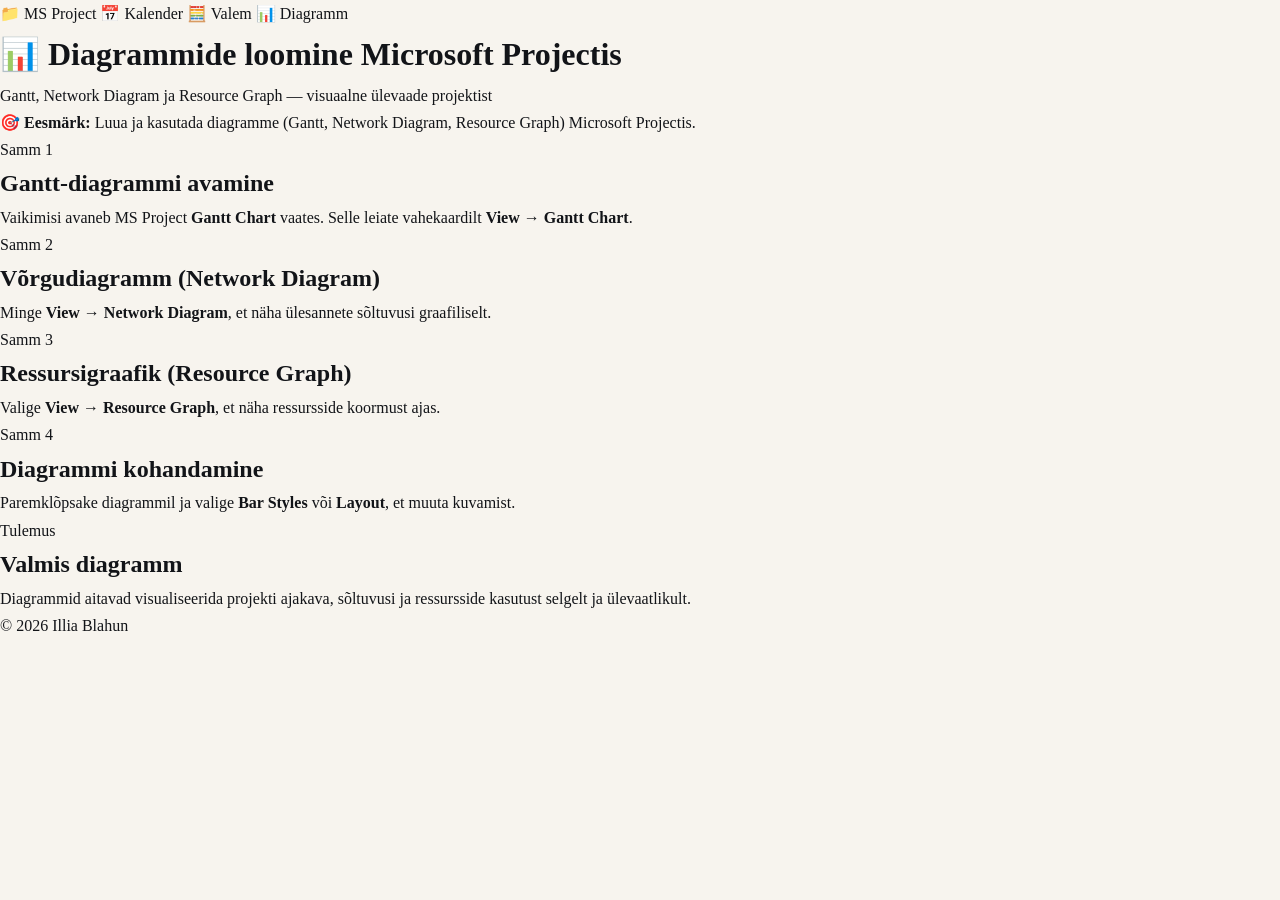
==== commit 8fabecfc: "Update diagramm.html" ====
--- a/diagramm.html
+++ b/diagramm.html
@@ -1,348 +1,72 @@
 <!DOCTYPE html>
 <html lang="et">
 <head>
-  <meta charset="UTF-8"/>
-  <meta name="viewport" content="width=device-width, initial-scale=1.0"/>
-  <title>ProjectLibre — Diagrammid</title>
-  <link rel="stylesheet" href="style.css"/>
-  <link href="https://fonts.googleapis.com/css2?family=Syne:wght@400;600;700;800&family=Lora:ital,wght@0,400;0,500;1,400&display=swap" rel="stylesheet"/>
+    <meta charset="UTF-8">
+    <meta name="viewport" content="width=device-width, initial-scale=1.0">
+    <title>Diagramm — Microsoft Project</title>
+    <link rel="stylesheet" href="style.css">
 </head>
 <body>
 
-  <nav class="nav">
-    <div class="nav__inner">
-      <a href="index.html" class="nav__logo">
-        <span class="nav__logo-icon">🗂</span>
-        ProjectLibre
-      </a>
-      <ul class="nav__links">
-        <li><a href="index.html">🗓 Kalender</a></li>
-        <li><a href="diagramm.html">📊 Diagrammid</a></li>
-      </ul>
-      <button class="nav__burger" onclick="this.closest('nav').querySelector('.nav__links').classList.toggle('open')" aria-label="Menüü">☰</button>
+<nav>
+    <div class="nav-inner">
+        <a href="index.html" class="nav-brand">📁 MS Project</a>
+        <a href="index.html">📅 Kalender</a>
+        <a href="valem.html">🧮 Valem</a>
+        <a href="diagramm.html" class="active">📊 Diagramm</a>
     </div>
-  </nav>
+</nav>
 
-  <header class="hero hero--diagram">
-    <div class="hero__grid-lines"></div>
-    <div class="hero__content">
-      <div class="hero__kicker">02 · Diagrammid</div>
-      <h1 class="hero__title">Diagrammid<br/><em>ProjectLibres</em></h1>
-      <p class="hero__desc">ProjectLibre genereerib diagrammid automaatselt — sisesta ülesanded ja sõltuvused, ning Gantti diagramm, Network Diagram ja WBS ilmuvad kohe.</p>
-      <div class="hero__chips">
-        <span class="chip">Gantt Chart</span>
-        <span class="chip">Network Diagram</span>
-        <span class="chip">WBS</span>
-        <span class="chip">Resource Histogram</span>
-        <span class="chip">Task Usage</span>
-      </div>
+<header>
+    <h1>📊 Diagrammide loomine Microsoft Projectis</h1>
+    <p class="subtitle">Gantt, Network Diagram ja Resource Graph — visuaalne ülevaade projektist</p>
+</header>
+
+<main>
+
+    <div class="goal-card">
+        <p>🎯 <strong>Eesmärk:</strong> Luua ja kasutada diagramme (Gantt, Network Diagram, Resource Graph) Microsoft Projectis.</p>
     </div>
-    <div class="hero__steps-preview">
-      <a class="preview-card preview-card--1" href="#dg-gantt">01 · Gantti diagramm</a>
-      <a class="preview-card preview-card--2" href="#dg-format">02 · Gantt vormindamine</a>
-      <a class="preview-card preview-card--3" href="#dg-network">03 · Network Diagram</a>
-      <a class="preview-card preview-card--4" href="#dg-network-detail">04 · Network detailid</a>
-      <a class="preview-card preview-card--5" href="#dg-views">05 · Muud vaated</a>
-      <a class="preview-card preview-card--1" href="#dg-print">06 · Printimine</a>
-    </div>
-  </header>
 
-  <section class="intro-box">
-    <div class="container">
-      <div class="intro-box__inner">
-        <div class="intro-box__icon">📊</div>
-        <div>
-          <strong>Diagrammid ProjectLibres</strong>
-          <p>ProjectLibre loob diagrammid <strong>automaatselt</strong> — sisesta ülesanded, kestused ja sõltuvused ning tarkvara joonistab visuaalid ise. Saadaval on: Gantt Chart, Network Diagram, WBS (tööjaotusstruktuur), Resource Histogram ja Task/Resource Usage vaated.</p>
-        </div>
-      </div>
-    </div>
-  </section>
+    <section>
+        <span class="step-label">Samm 1</span>
+        <h2>Gantt-diagrammi avamine</h2>
+        <p>Vaikimisi avaneb MS Project <strong>Gantt Chart</strong> vaates. Selle leiate vahekaardilt <strong>View → Gantt Chart</strong>.</p>
+        <img src="images/dig1.png" alt="">
+    </section>
 
-  <!-- GANTT -->
-  <section class="step-section" id="dg-gantt">
-    <div class="container">
-      <div class="step-section__header">
-        <span class="step-badge">Samm 01</span>
-        <h2><em>Gantti diagramm</em> — põhivaade</h2>
-        <p class="step-section__desc">Gantti diagramm on ProjectLibre vaikimisi vaade — vasakul ülesannete tabel, paremal ajariba diagramm koos sõltuvuste joontega.</p>
-      </div>
-      <div class="step-layout">
-        <div class="step-layout__text">
-          <ol class="steps-list">
-            <li>Ava ProjectLibre — Gantti diagramm on <strong>vaikimisi vaade</strong></li>
-            <li>Vasakul on ülesannete tabel: nimi, kestus, algus, lõpp, eelkäijad, ressursid</li>
-            <li>Paremal on ajariba: sinised ribad = ülesanded, must romb = milestone</li>
-            <li>Kokkuvõtteülesanded (summary tasks) on <strong>tumesinised</strong> ribad</li>
-            <li>Nooled ülesannete vahel = sõltuvused (Finish-to-Start)</li>
-          </ol>
-          <div class="dashboard-cards">
-            <div class="dash-card dash-card--blue"><strong>Sinised ribad</strong><p>Tavalised ülesanded — laius = kestus</p></div>
-            <div class="dash-card dash-card--green"><strong>Tumesinised</strong><p>Kokkuvõtteülesanded (faaside ribad)</p></div>
-            <div class="dash-card dash-card--amber"><strong>Must romb ◆</strong><p>Milestone — nullkestusega verstapost</p></div>
-            <div class="dash-card dash-card--red"><strong>Punased ribad</strong><p>Kriitilise tee ülesanded (kui lubatud)</p></div>
-          </div>
-        </div>
-        <div class="step-layout__img">
-          <figure>
-            <img src="[data-uri]" alt="View vahekaart — Gantt Chart vaated"/>
-            <figcaption>View menüü — Gantt Chart ja teiste vaadete valimine</figcaption>
-          </figure>
-        </div>
-      </div>
-    </div>
-  </section>
+    <section>
+        <span class="step-label">Samm 2</span>
+        <h2>Võrgudiagramm (Network Diagram)</h2>
+        <p>Minge <strong>View → Network Diagram</strong>, et näha ülesannete sõltuvusi graafiliselt.</p>
+        <img src="images/dig2.png" alt="">
+    </section>
 
-  <!-- GANTT FORMAT -->
-  <section class="step-section step-section--alt" id="dg-format">
-    <div class="container">
-      <div class="step-section__header">
-        <span class="step-badge">Samm 02</span>
-        <h2>Gantti <em>vormindamine</em></h2>
-        <p class="step-section__desc">Gantti diagrammil on eraldi Format vahekaart, kus saad muuta ribade värve, lisada kritiilist teed ja valida stiili.</p>
-      </div>
-      <div class="step-layout step-layout--reverse">
-        <div class="step-layout__text">
-          <ol class="steps-list">
-            <li>Gantti diagrammis avaneb automaatselt <strong>Gantt Chart Format</strong> vahekaart</li>
-            <li><strong>Bar Styles</strong> grupis märgi <em>Critical Tasks</em> — kriitilise tee ülesanded muutuvad punaseks</li>
-            <li><strong>Gantt Chart Style</strong> — vali 16 valmis värviteema hulgast</li>
-            <li>Veergude lisamiseks kliki <strong>Insert Column</strong> → vali soovitud väli</li>
-            <li><strong>Baseline</strong> märkimine kuvab algsed planeeritud ribad hallina</li>
-          </ol>
-          <div class="tip-box tip-box--success">
-            <span class="tip-box__icon">🎨</span>
-            <span><strong>Critical Tasks</strong> linnuke on väga kasulik — kriitilised ülesanded (ilma ajapuhvrita) muutuvad punaseks ja näed kohe, millised ülesanded mõjutavad projekti lõpukuupäeva.</span>
-          </div>
-          <div class="tip-box" style="margin-top:0.8rem">
-            <span class="tip-box__icon">📋</span>
-            <span>Gantti vaates saad lisada veerge: paremklõps veeru päisel → <strong>Insert Column</strong> → vali nt Cost, Work, % Complete.</span>
-          </div>
-        </div>
-        <div class="step-layout__img">
-          <figure>
-            <img src="[data-uri]" alt="Gantt Chart Format vahekaart"/>
-            <figcaption>Gantt Chart Format — Bar Styles, Critical Tasks ja stiilid</figcaption>
-          </figure>
-        </div>
-      </div>
-    </div>
-  </section>
+    <section>
+        <span class="step-label">Samm 3</span>
+        <h2>Ressursigraafik (Resource Graph)</h2>
+        <p>Valige <strong>View → Resource Graph</strong>, et näha ressursside koormust ajas.</p>
+        <img src="images/dig3.png" alt="">
+    </section>
 
-  <!-- GANTT vaatega näide -->
-  <section class="step-section" id="dg-gantt-example">
-    <div class="container">
-      <div class="step-section__header">
-        <span class="step-badge">Näide</span>
-        <h2>Gantti diagramm <em>päriselt</em></h2>
-        <p class="step-section__desc">Nii näeb välja täielik projekt Gantti diagrammis — ülesannete tabel vasakul ja ajariba paremal.</p>
-      </div>
-      <div class="result-layout" style="grid-template-columns:1fr">
-        <div class="result-layout__img">
-          <figure>
-            <img src="[data-uri]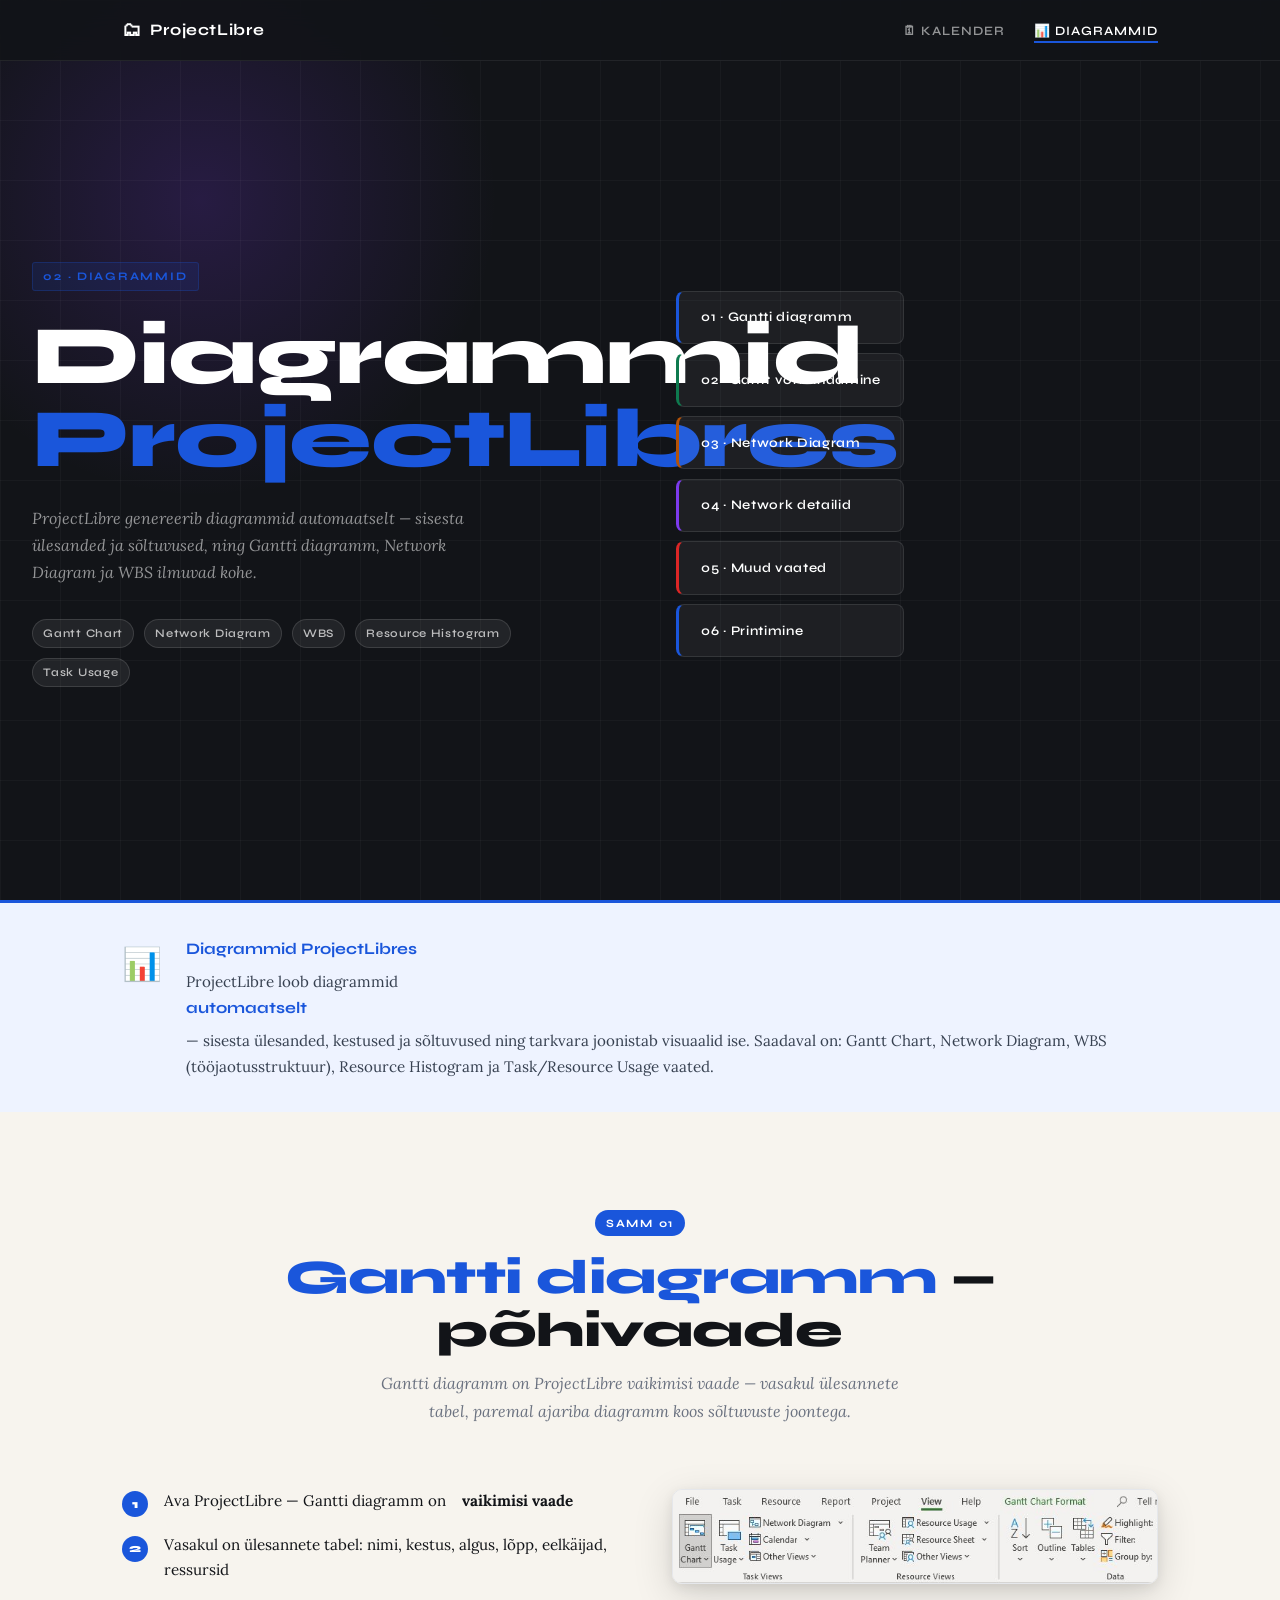
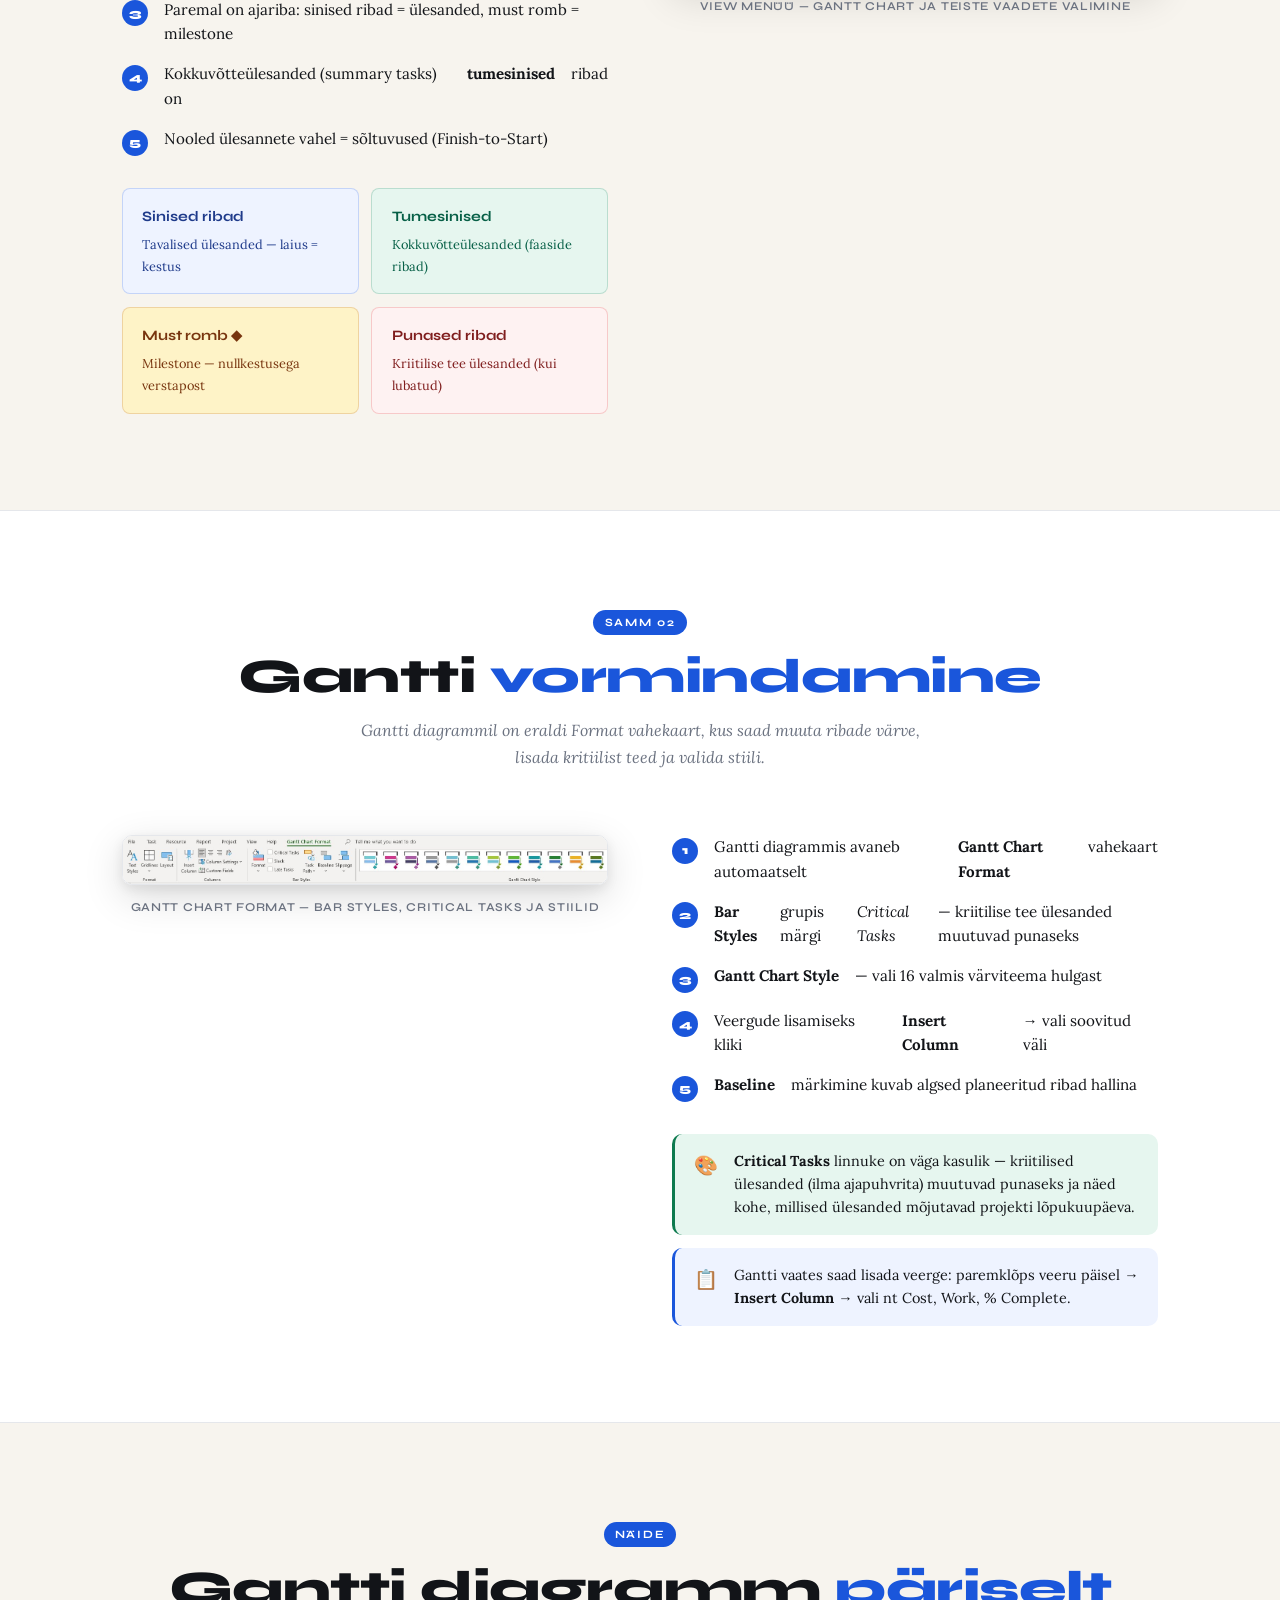
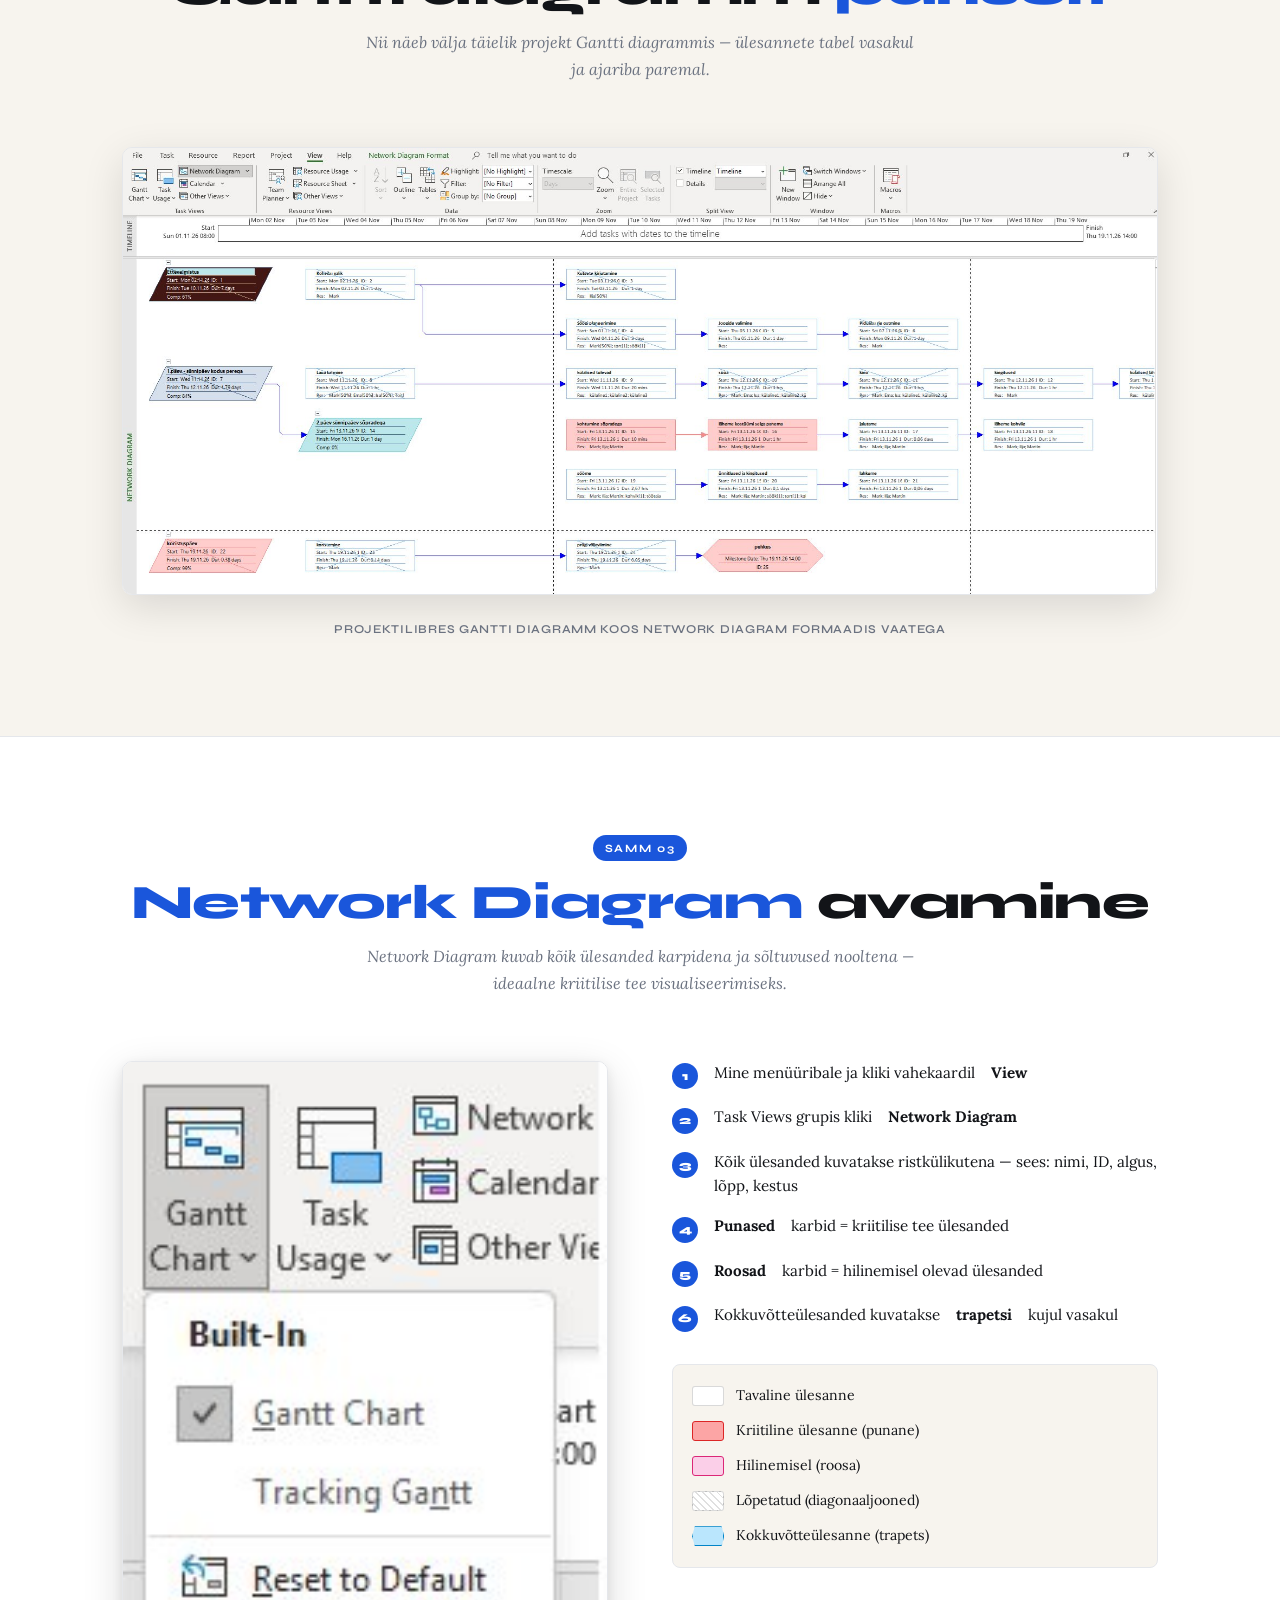
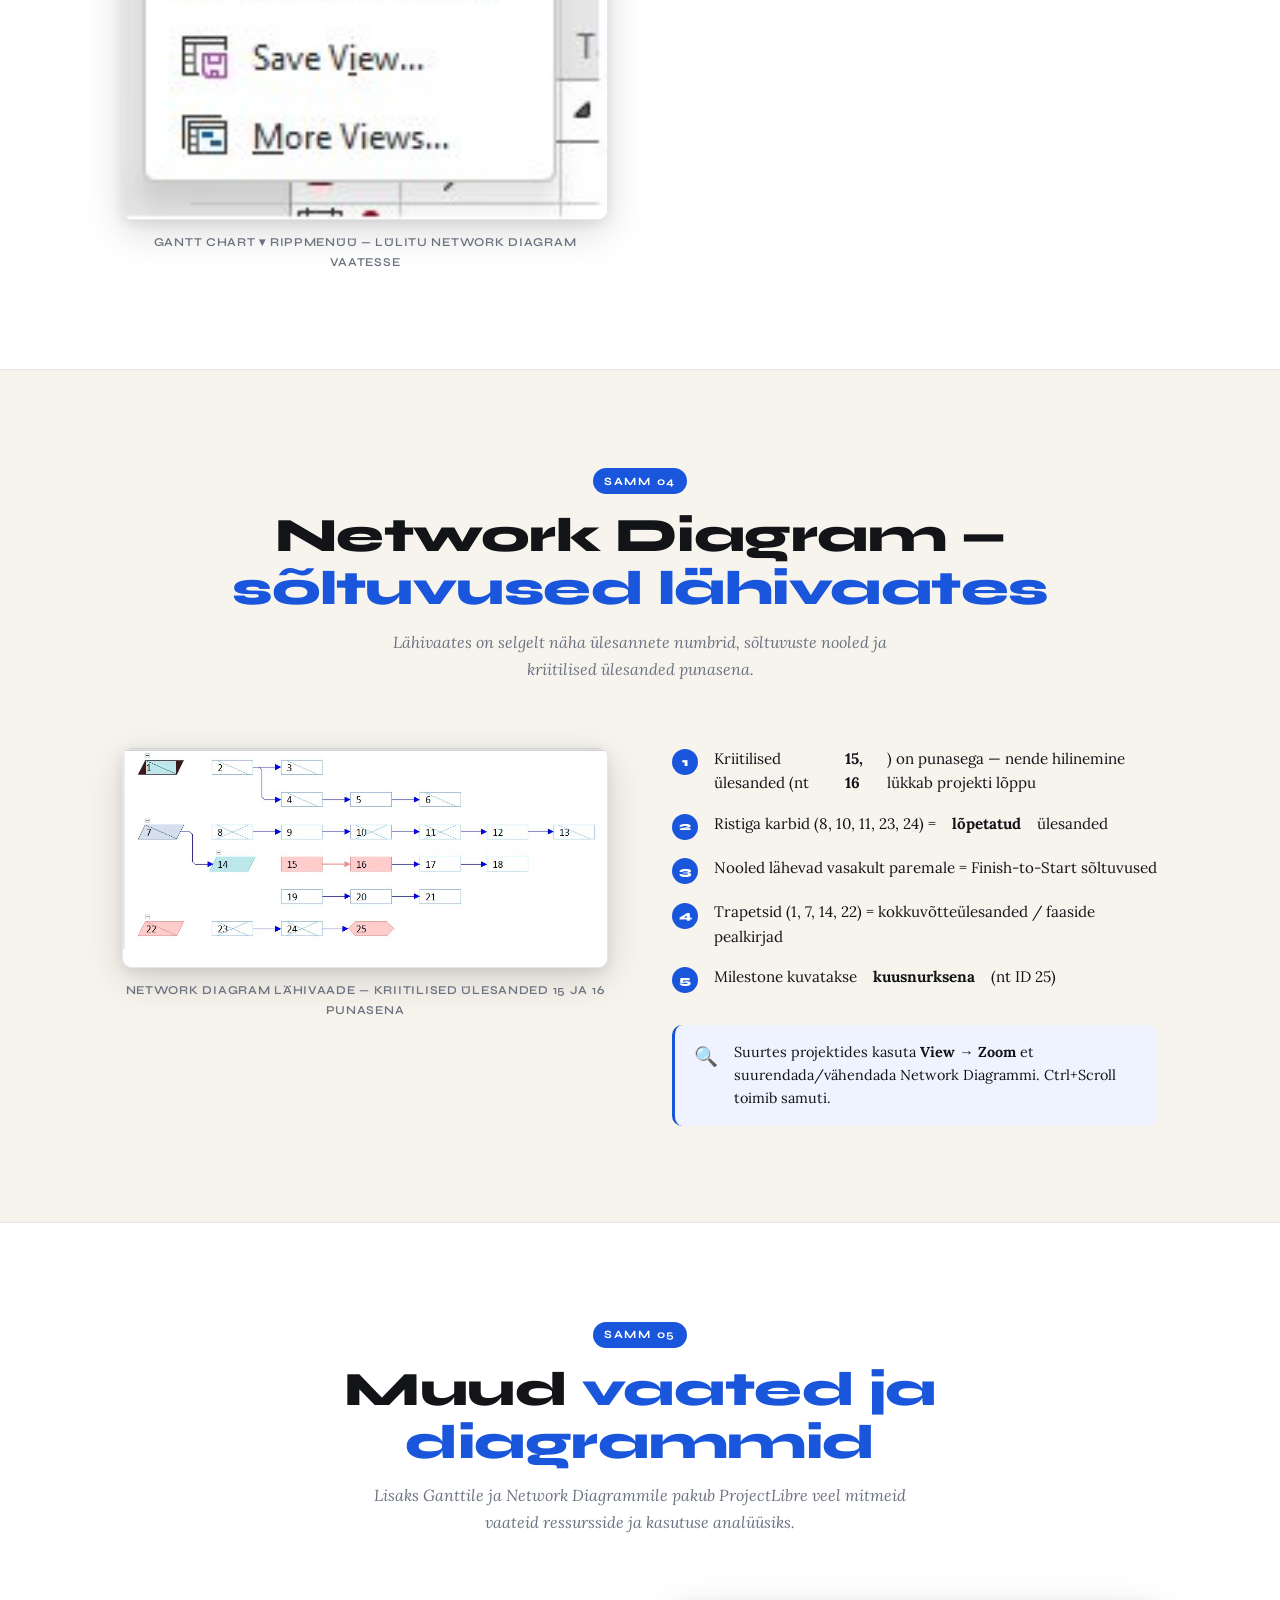
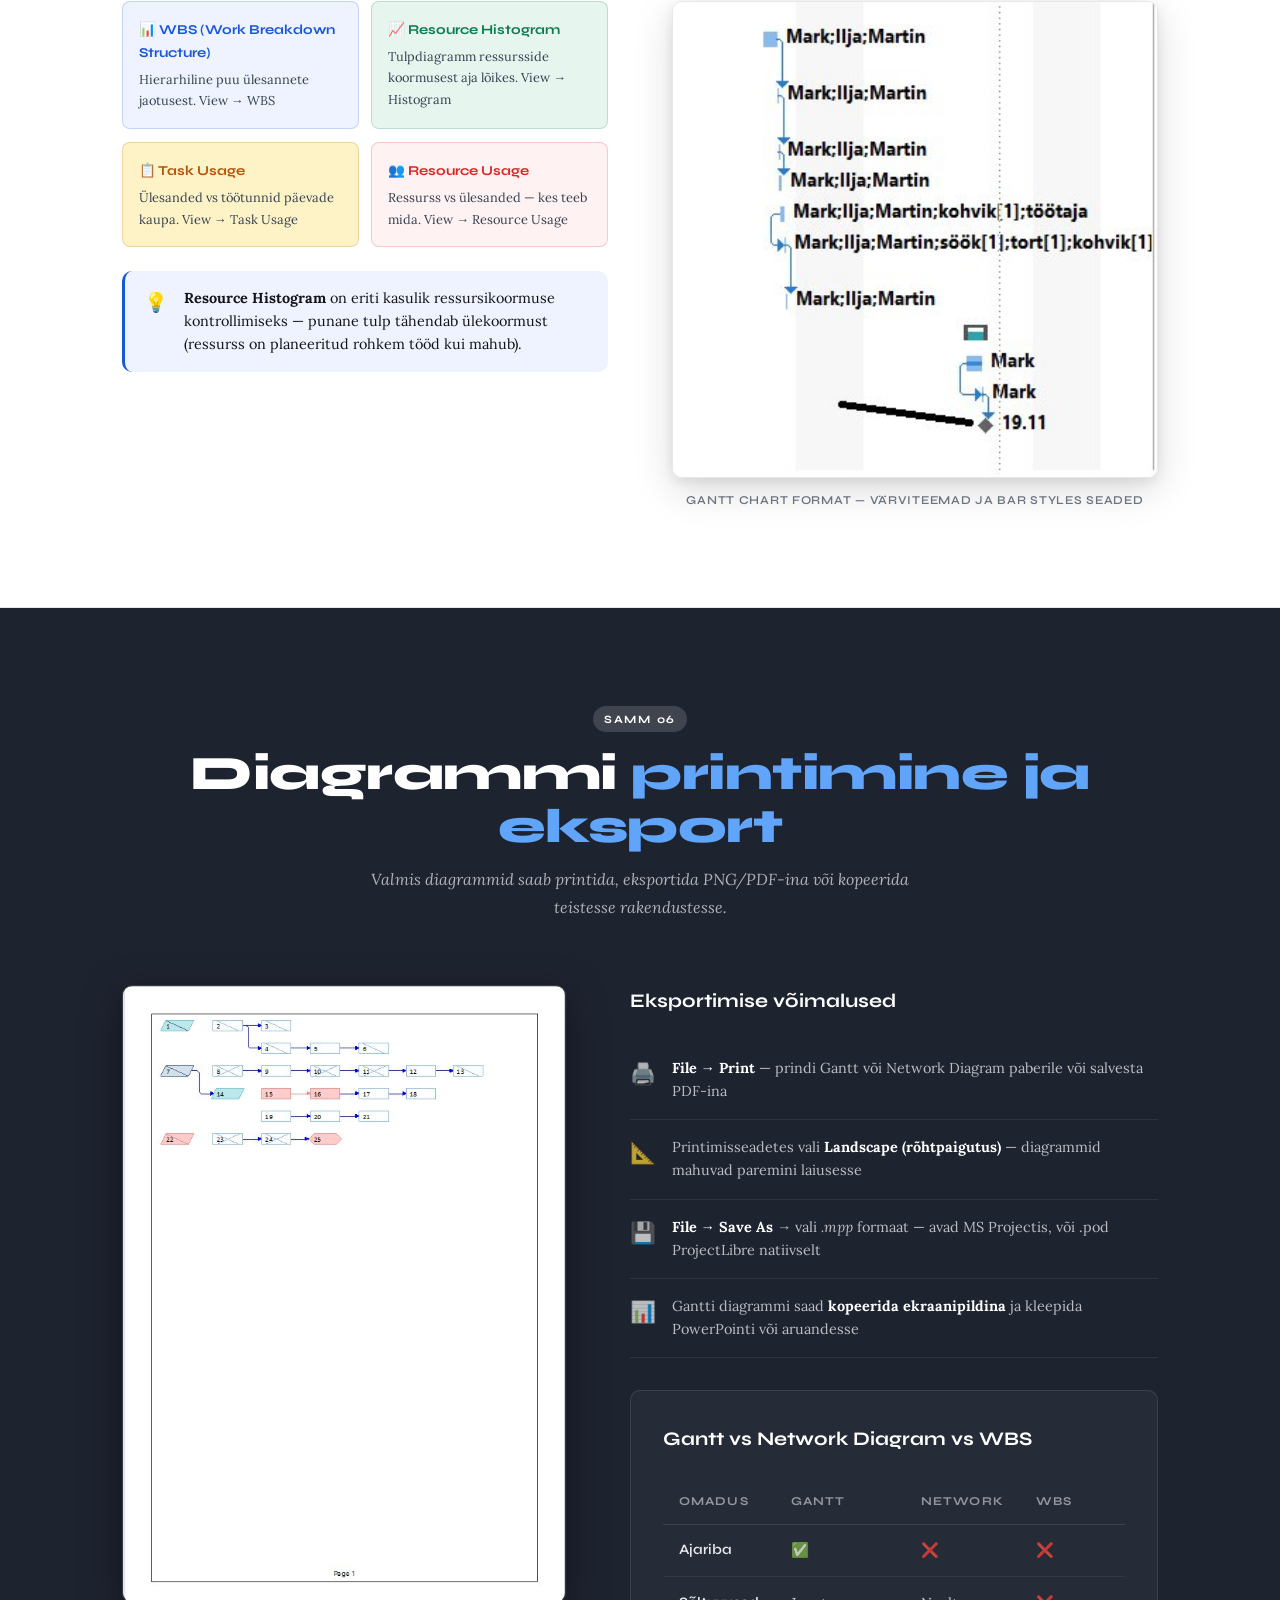
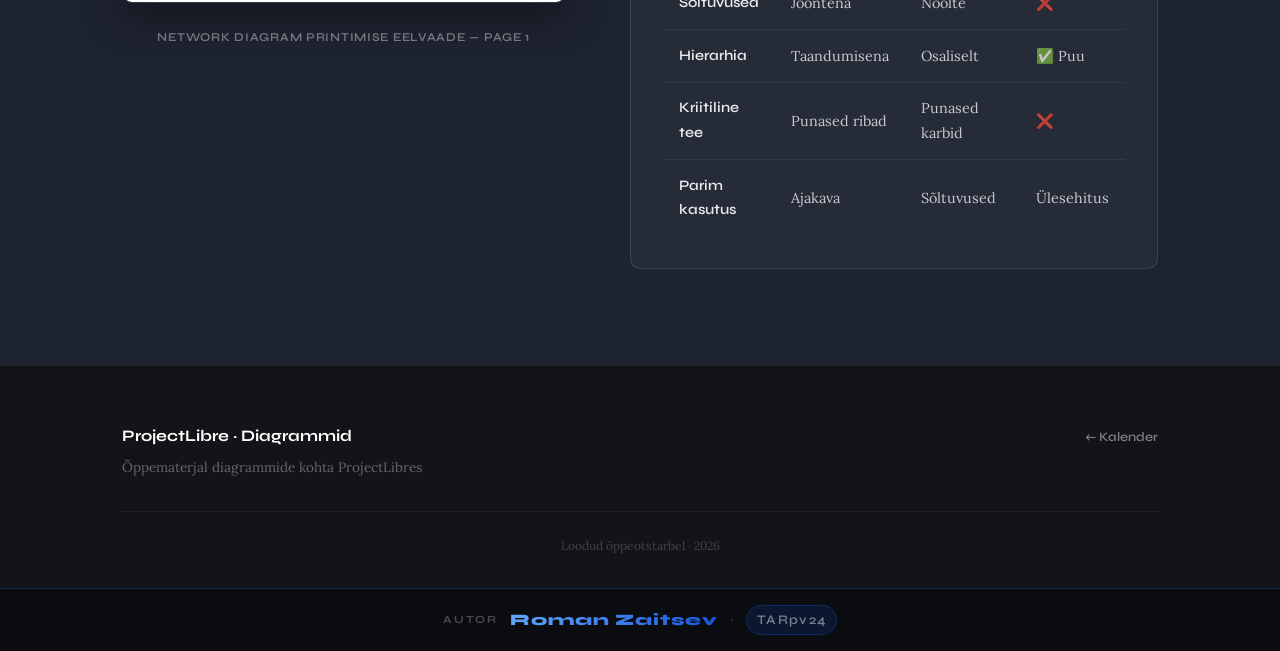
==== commit c08e538d: "Update diagramm.html" ====
--- a/diagramm.html
+++ b/diagramm.html
@@ -1,72 +1,348 @@
 <!DOCTYPE html>
 <html lang="et">
 <head>
-    <meta charset="UTF-8">
-    <meta name="viewport" content="width=device-width, initial-scale=1.0">
-    <title>Diagramm — Microsoft Project</title>
-    <link rel="stylesheet" href="style.css">
+  <meta charset="UTF-8"/>
+  <meta name="viewport" content="width=device-width, initial-scale=1.0"/>
+  <title>ProjectLibre — Diagrammid</title>
+  <link rel="stylesheet" href="style.css"/>
+  <link href="https://fonts.googleapis.com/css2?family=Syne:wght@400;600;700;800&family=Lora:ital,wght@0,400;0,500;1,400&display=swap" rel="stylesheet"/>
 </head>
 <body>
 
-<nav>
-    <div class="nav-inner">
-        <a href="index.html" class="nav-brand">📁 MS Project</a>
-        <a href="index.html">📅 Kalender</a>
-        <a href="valem.html">🧮 Valem</a>
-        <a href="diagramm.html" class="active">📊 Diagramm</a>
-    </div>
-</nav>
-
-<header>
-    <h1>📊 Diagrammide loomine Microsoft Projectis</h1>
-    <p class="subtitle">Gantt, Network Diagram ja Resource Graph — visuaalne ülevaade projektist</p>
-</header>
-
-<main>
-
-    <div class="goal-card">
-        <p>🎯 <strong>Eesmärk:</strong> Luua ja kasutada diagramme (Gantt, Network Diagram, Resource Graph) Microsoft Projectis.</p>
-    </div>
-
-    <section>
-        <span class="step-label">Samm 1</span>
-        <h2>Gantt-diagrammi avamine</h2>
-        <p>Vaikimisi avaneb MS Project <strong>Gantt Chart</strong> vaates. Selle leiate vahekaardilt <strong>View → Gantt Chart</strong>.</p>
-        <img src="images/dig1.png" alt="">
-    </section>
-
-    <section>
-        <span class="step-label">Samm 2</span>
-        <h2>Võrgudiagramm (Network Diagram)</h2>
-        <p>Minge <strong>View → Network Diagram</strong>, et näha ülesannete sõltuvusi graafiliselt.</p>
-        <img src="images/dig2.png" alt="">
-    </section>
-
-    <section>
-        <span class="step-label">Samm 3</span>
-        <h2>Ressursigraafik (Resource Graph)</h2>
-        <p>Valige <strong>View → Resource Graph</strong>, et näha ressursside koormust ajas.</p>
-        <img src="images/dig3.png" alt="">
-    </section>
-
-    <section>
-        <span class="step-label">Samm 4</span>
-        <h2>Diagrammi kohandamine</h2>
-        <p>Paremklõpsake diagrammil ja valige <strong>Bar Styles</strong> või <strong>Layout</strong>, et muuta kuvamist.</p>
-        <img src="images/dig4.png" alt="">
-    </section>
-
-    <section>
-        <span class="step-label">Tulemus</span>
-        <h2>Valmis diagramm</h2>
-        <p>Diagrammid aitavad visualiseerida projekti ajakava, sõltuvusi ja ressursside kasutust selgelt ja ülevaatlikult.</p>
-    </section>
-
-</main>
-
-<footer>
-    <p>© 2026 Illia Blahun</p>
-</footer>
-
+  <nav class="nav">
+    <div class="nav__inner">
+      <a href="index.html" class="nav__logo">
+        <span class="nav__logo-icon">🗂</span>
+        ProjectLibre
+      </a>
+      <ul class="nav__links">
+        <li><a href="index.html">🗓 Kalender</a></li>
+        <li><a href="diagramm.html">📊 Diagrammid</a></li>
+      </ul>
+      <button class="nav__burger" onclick="this.closest('nav').querySelector('.nav__links').classList.toggle('open')" aria-label="Menüü">☰</button>
+    </div>
+  </nav>
+
+  <header class="hero hero--diagram">
+    <div class="hero__grid-lines"></div>
+    <div class="hero__content">
+      <div class="hero__kicker">02 · Diagrammid</div>
+      <h1 class="hero__title">Diagrammid<br/><em>ProjectLibres</em></h1>
+      <p class="hero__desc">ProjectLibre genereerib diagrammid automaatselt — sisesta ülesanded ja sõltuvused, ning Gantti diagramm, Network Diagram ja WBS ilmuvad kohe.</p>
+      <div class="hero__chips">
+        <span class="chip">Gantt Chart</span>
+        <span class="chip">Network Diagram</span>
+        <span class="chip">WBS</span>
+        <span class="chip">Resource Histogram</span>
+        <span class="chip">Task Usage</span>
+      </div>
+    </div>
+    <div class="hero__steps-preview">
+      <a class="preview-card preview-card--1" href="#dg-gantt">01 · Gantti diagramm</a>
+      <a class="preview-card preview-card--2" href="#dg-format">02 · Gantt vormindamine</a>
+      <a class="preview-card preview-card--3" href="#dg-network">03 · Network Diagram</a>
+      <a class="preview-card preview-card--4" href="#dg-network-detail">04 · Network detailid</a>
+      <a class="preview-card preview-card--5" href="#dg-views">05 · Muud vaated</a>
+      <a class="preview-card preview-card--1" href="#dg-print">06 · Printimine</a>
+    </div>
+  </header>
+
+  <section class="intro-box">
+    <div class="container">
+      <div class="intro-box__inner">
+        <div class="intro-box__icon">📊</div>
+        <div>
+          <strong>Diagrammid ProjectLibres</strong>
+          <p>ProjectLibre loob diagrammid <strong>automaatselt</strong> — sisesta ülesanded, kestused ja sõltuvused ning tarkvara joonistab visuaalid ise. Saadaval on: Gantt Chart, Network Diagram, WBS (tööjaotusstruktuur), Resource Histogram ja Task/Resource Usage vaated.</p>
+        </div>
+      </div>
+    </div>
+  </section>
+
+  <!-- GANTT -->
+  <section class="step-section" id="dg-gantt">
+    <div class="container">
+      <div class="step-section__header">
+        <span class="step-badge">Samm 01</span>
+        <h2><em>Gantti diagramm</em> — põhivaade</h2>
+        <p class="step-section__desc">Gantti diagramm on ProjectLibre vaikimisi vaade — vasakul ülesannete tabel, paremal ajariba diagramm koos sõltuvuste joontega.</p>
+      </div>
+      <div class="step-layout">
+        <div class="step-layout__text">
+          <ol class="steps-list">
+            <li>Ava ProjectLibre — Gantti diagramm on <strong>vaikimisi vaade</strong></li>
+            <li>Vasakul on ülesannete tabel: nimi, kestus, algus, lõpp, eelkäijad, ressursid</li>
+            <li>Paremal on ajariba: sinised ribad = ülesanded, must romb = milestone</li>
+            <li>Kokkuvõtteülesanded (summary tasks) on <strong>tumesinised</strong> ribad</li>
+            <li>Nooled ülesannete vahel = sõltuvused (Finish-to-Start)</li>
+          </ol>
+          <div class="dashboard-cards">
+            <div class="dash-card dash-card--blue"><strong>Sinised ribad</strong><p>Tavalised ülesanded — laius = kestus</p></div>
+            <div class="dash-card dash-card--green"><strong>Tumesinised</strong><p>Kokkuvõtteülesanded (faaside ribad)</p></div>
+            <div class="dash-card dash-card--amber"><strong>Must romb ◆</strong><p>Milestone — nullkestusega verstapost</p></div>
+            <div class="dash-card dash-card--red"><strong>Punased ribad</strong><p>Kriitilise tee ülesanded (kui lubatud)</p></div>
+          </div>
+        </div>
+        <div class="step-layout__img">
+          <figure>
+            <img src="[data-uri]" alt="View vahekaart — Gantt Chart vaated"/>
+            <figcaption>View menüü — Gantt Chart ja teiste vaadete valimine</figcaption>
+          </figure>
+        </div>
+      </div>
+    </div>
+  </section>
+
+  <!-- GANTT FORMAT -->
+  <section class="step-section step-section--alt" id="dg-format">
+    <div class="container">
+      <div class="step-section__header">
+        <span class="step-badge">Samm 02</span>
+        <h2>Gantti <em>vormindamine</em></h2>
+        <p class="step-section__desc">Gantti diagrammil on eraldi Format vahekaart, kus saad muuta ribade värve, lisada kritiilist teed ja valida stiili.</p>
+      </div>
+      <div class="step-layout step-layout--reverse">
+        <div class="step-layout__text">
+          <ol class="steps-list">
+            <li>Gantti diagrammis avaneb automaatselt <strong>Gantt Chart Format</strong> vahekaart</li>
+            <li><strong>Bar Styles</strong> grupis märgi <em>Critical Tasks</em> — kriitilise tee ülesanded muutuvad punaseks</li>
+            <li><strong>Gantt Chart Style</strong> — vali 16 valmis värviteema hulgast</li>
+            <li>Veergude lisamiseks kliki <strong>Insert Column</strong> → vali soovitud väli</li>
+            <li><strong>Baseline</strong> märkimine kuvab algsed planeeritud ribad hallina</li>
+          </ol>
+          <div class="tip-box tip-box--success">
+            <span class="tip-box__icon">🎨</span>
+            <span><strong>Critical Tasks</strong> linnuke on väga kasulik — kriitilised ülesanded (ilma ajapuhvrita) muutuvad punaseks ja näed kohe, millised ülesanded mõjutavad projekti lõpukuupäeva.</span>
+          </div>
+          <div class="tip-box" style="margin-top:0.8rem">
+            <span class="tip-box__icon">📋</span>
+            <span>Gantti vaates saad lisada veerge: paremklõps veeru päisel → <strong>Insert Column</strong> → vali nt Cost, Work, % Complete.</span>
+          </div>
+        </div>
+        <div class="step-layout__img">
+          <figure>
+            <img src="[data-uri]" alt="Gantt Chart Format vahekaart"/>
+            <figcaption>Gantt Chart Format — Bar Styles, Critical Tasks ja stiilid</figcaption>
+          </figure>
+        </div>
+      </div>
+    </div>
+  </section>
+
+  <!-- GANTT vaatega näide -->
+  <section class="step-section" id="dg-gantt-example">
+    <div class="container">
+      <div class="step-section__header">
+        <span class="step-badge">Näide</span>
+        <h2>Gantti diagramm <em>päriselt</em></h2>
+        <p class="step-section__desc">Nii näeb välja täielik projekt Gantti diagrammis — ülesannete tabel vasakul ja ajariba paremal.</p>
+      </div>
+      <div class="result-layout" style="grid-template-columns:1fr">
+        <div class="result-layout__img">
+          <figure>
+            <img src="[data-uri]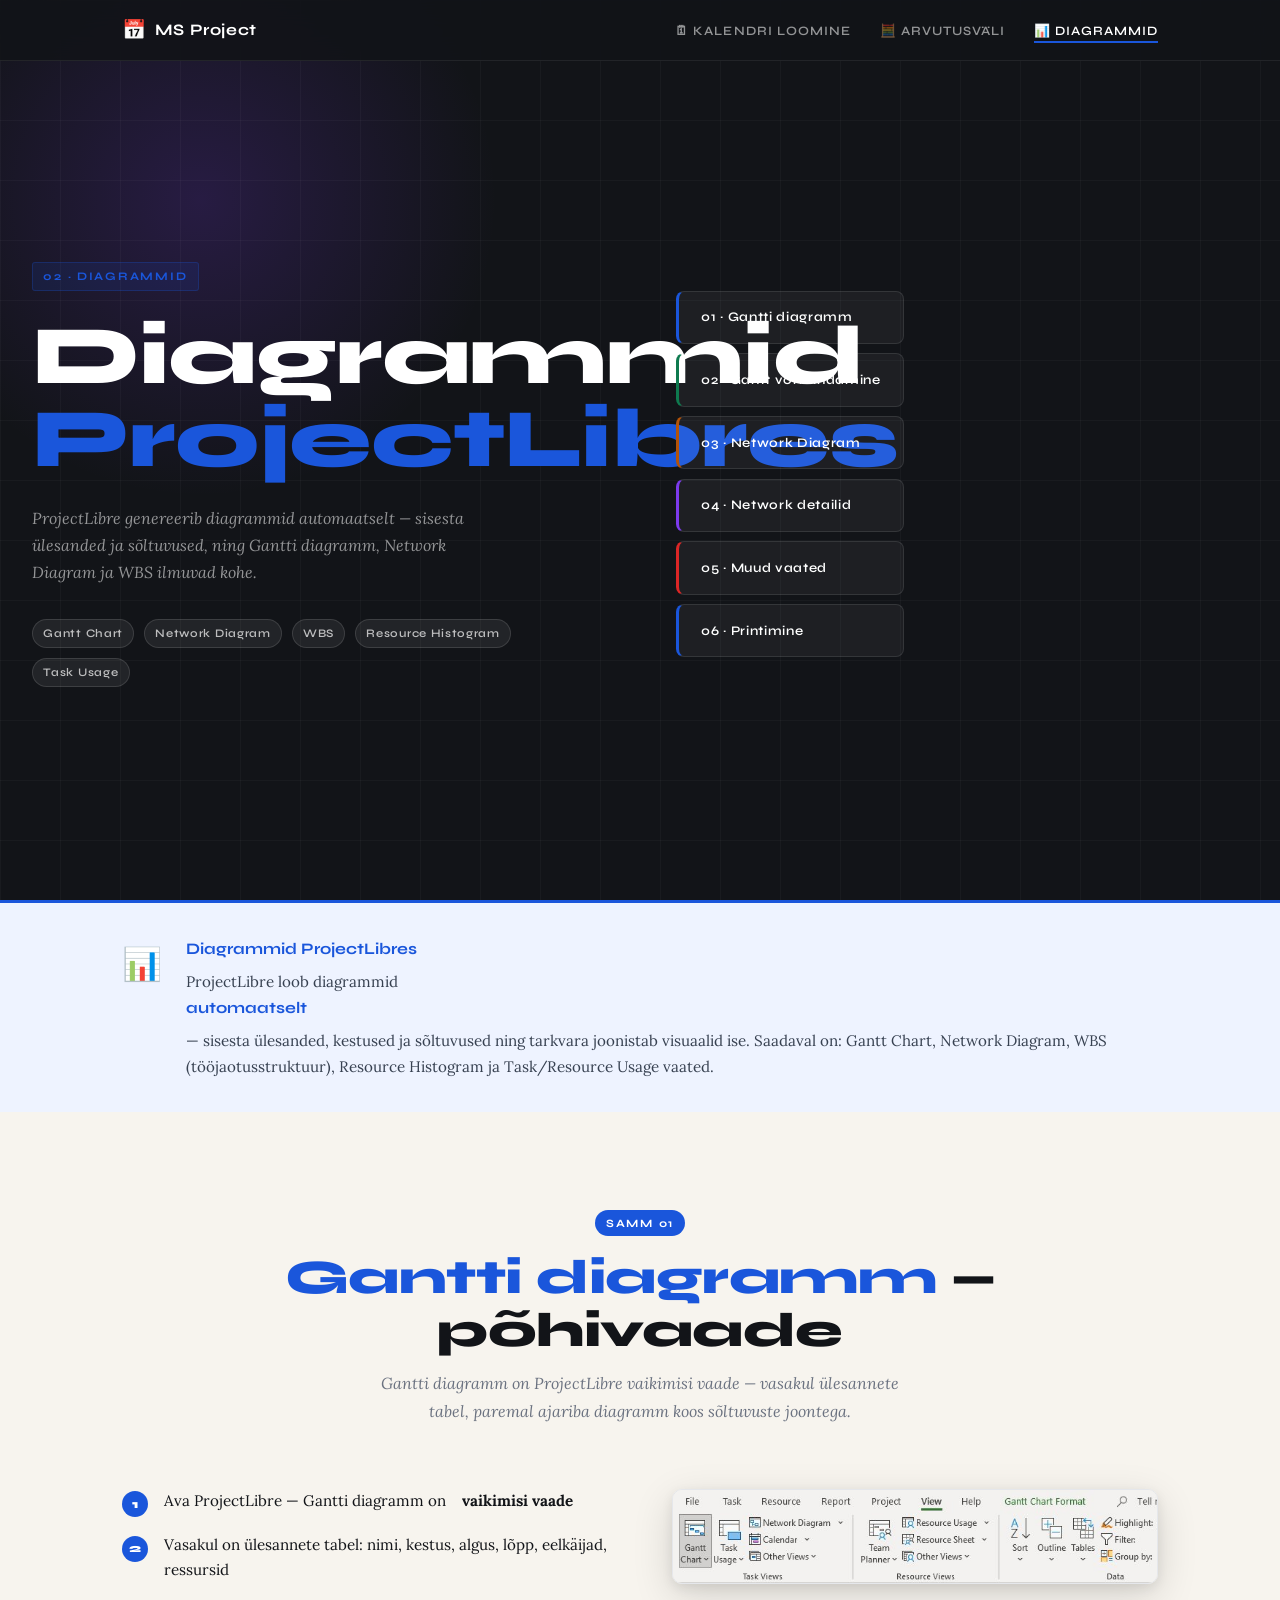
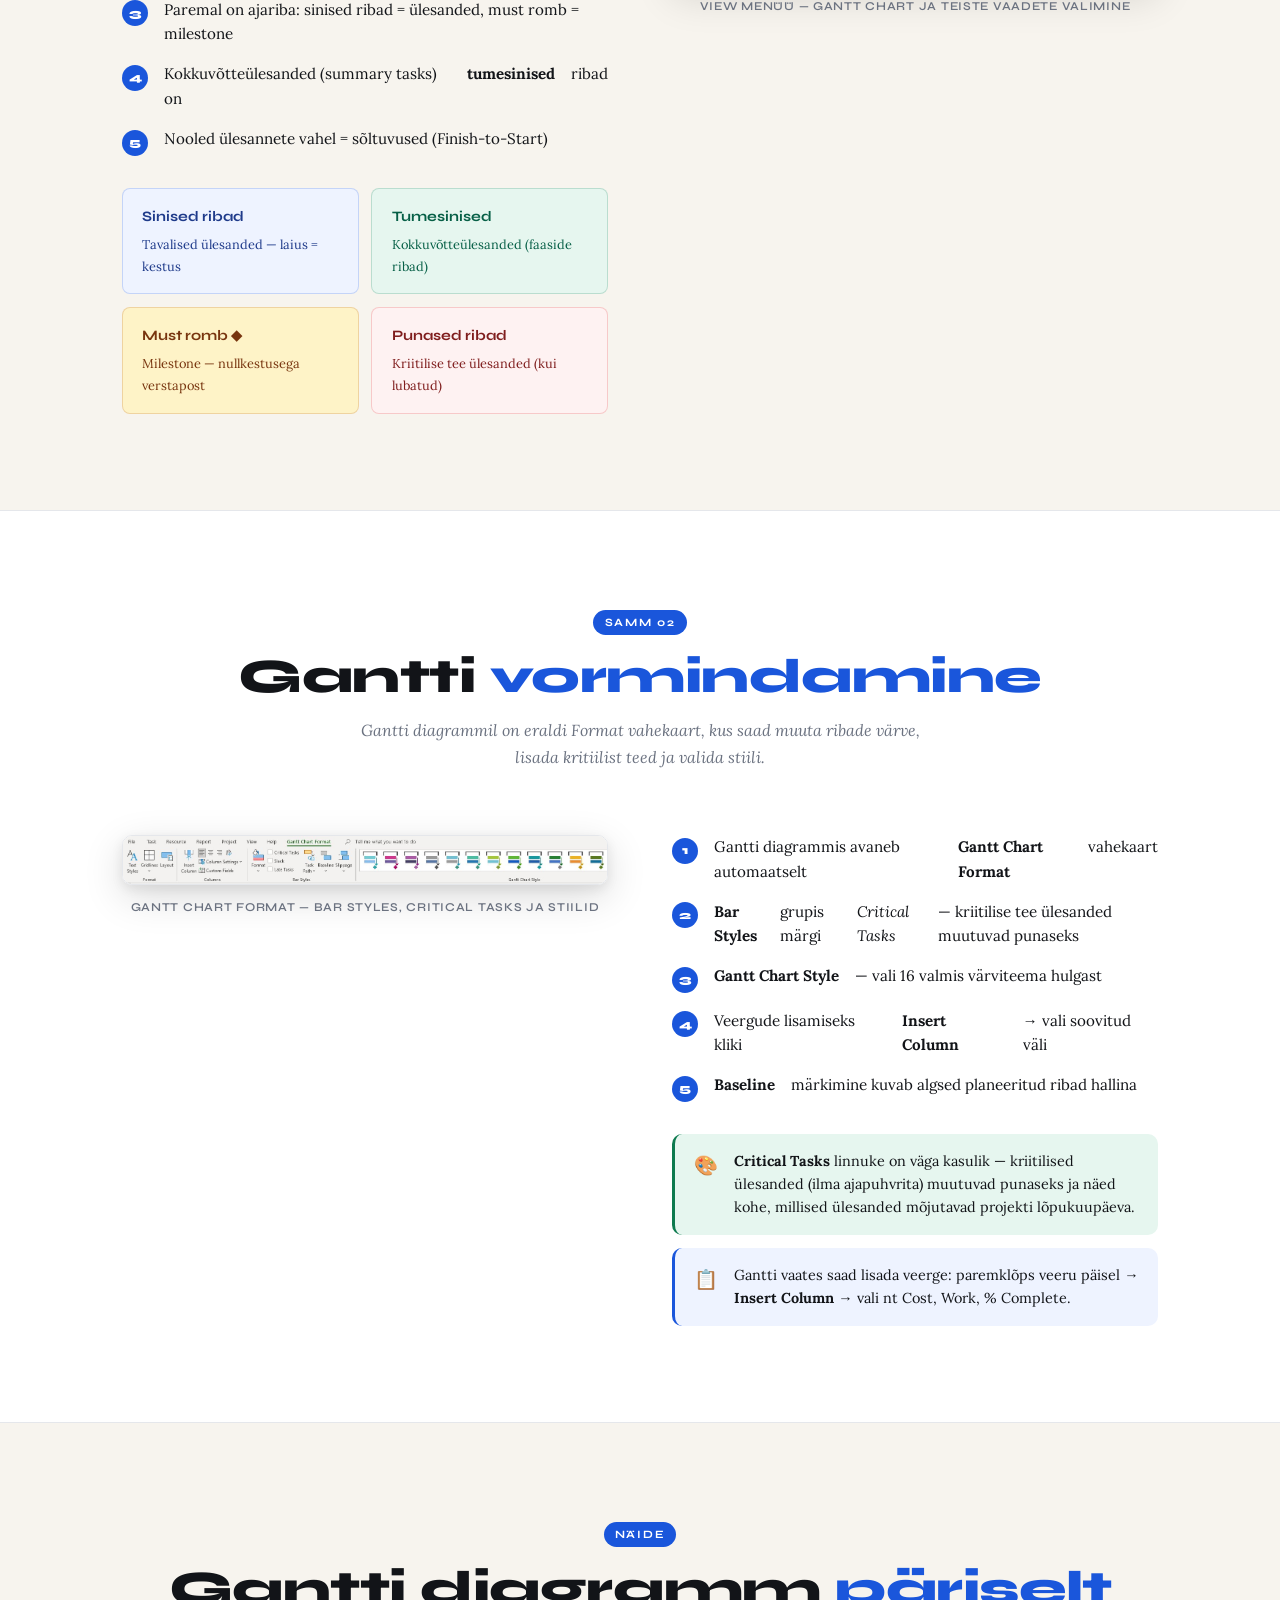
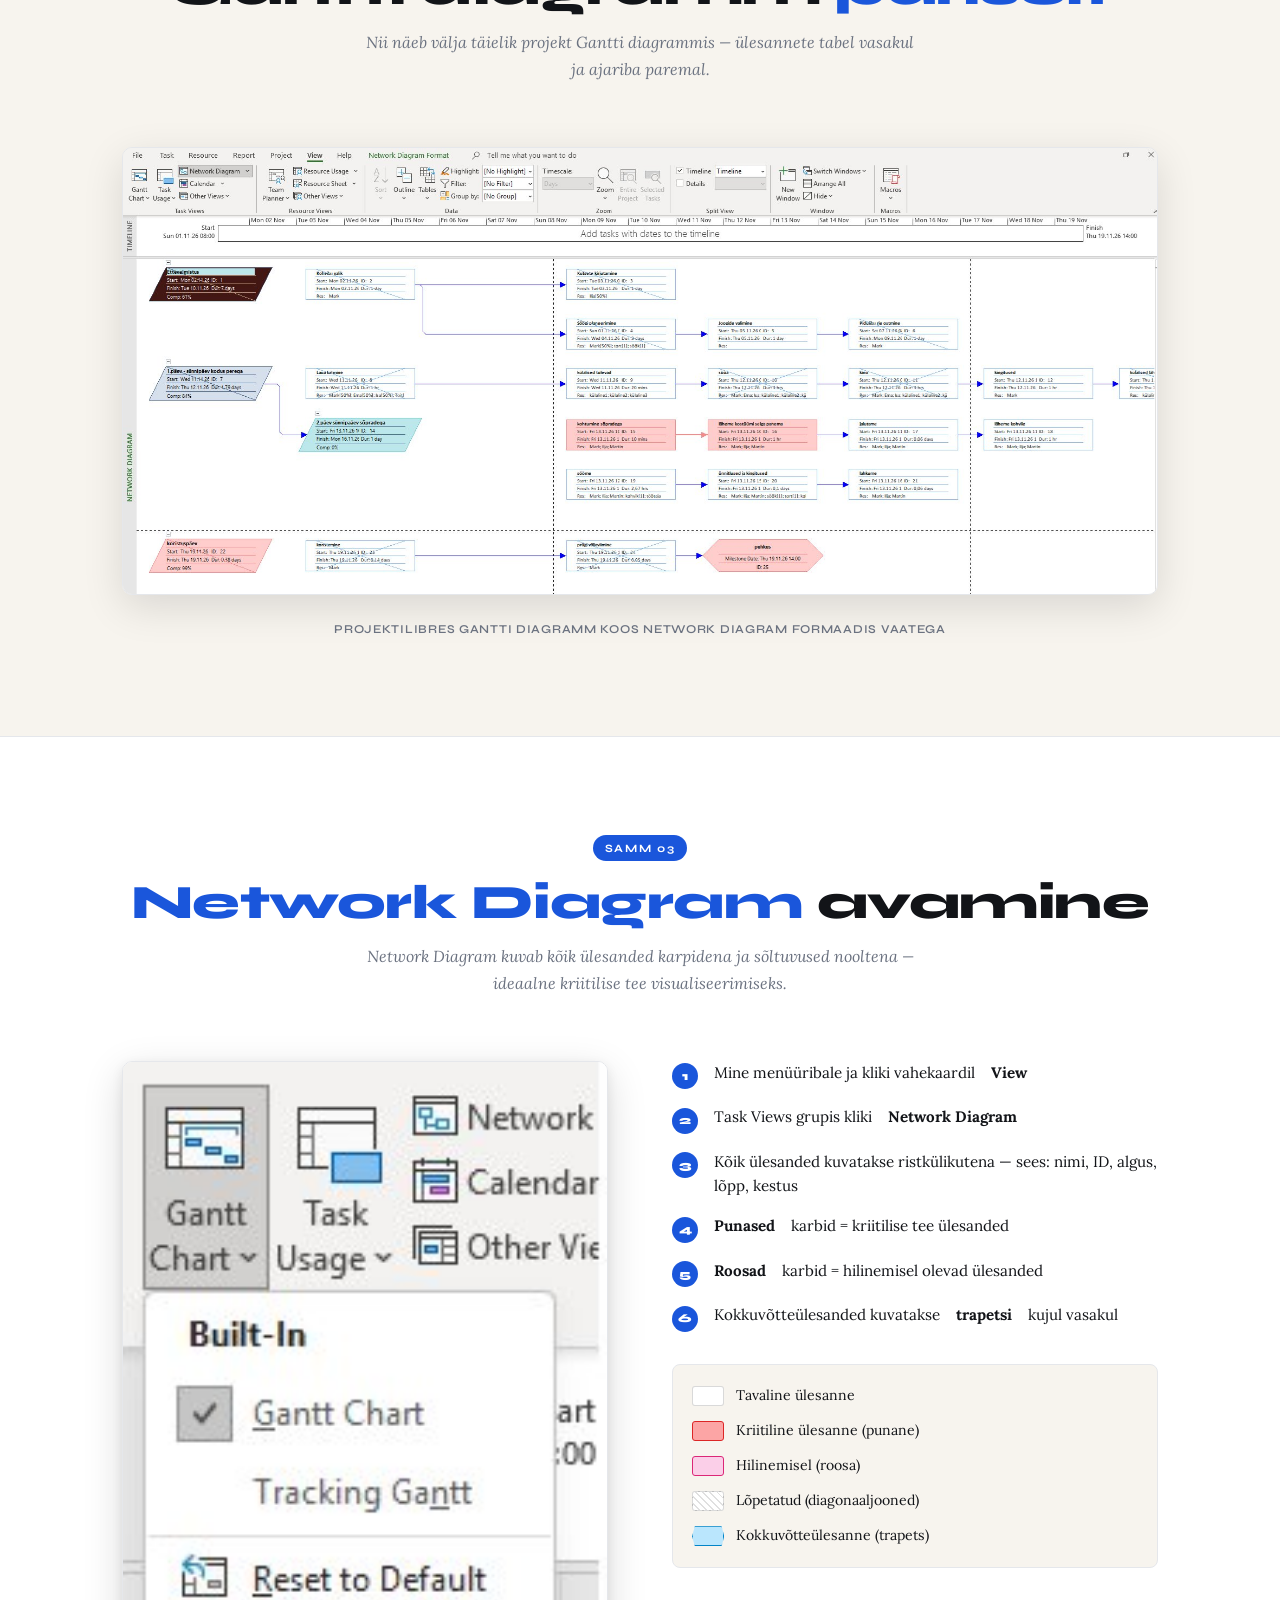
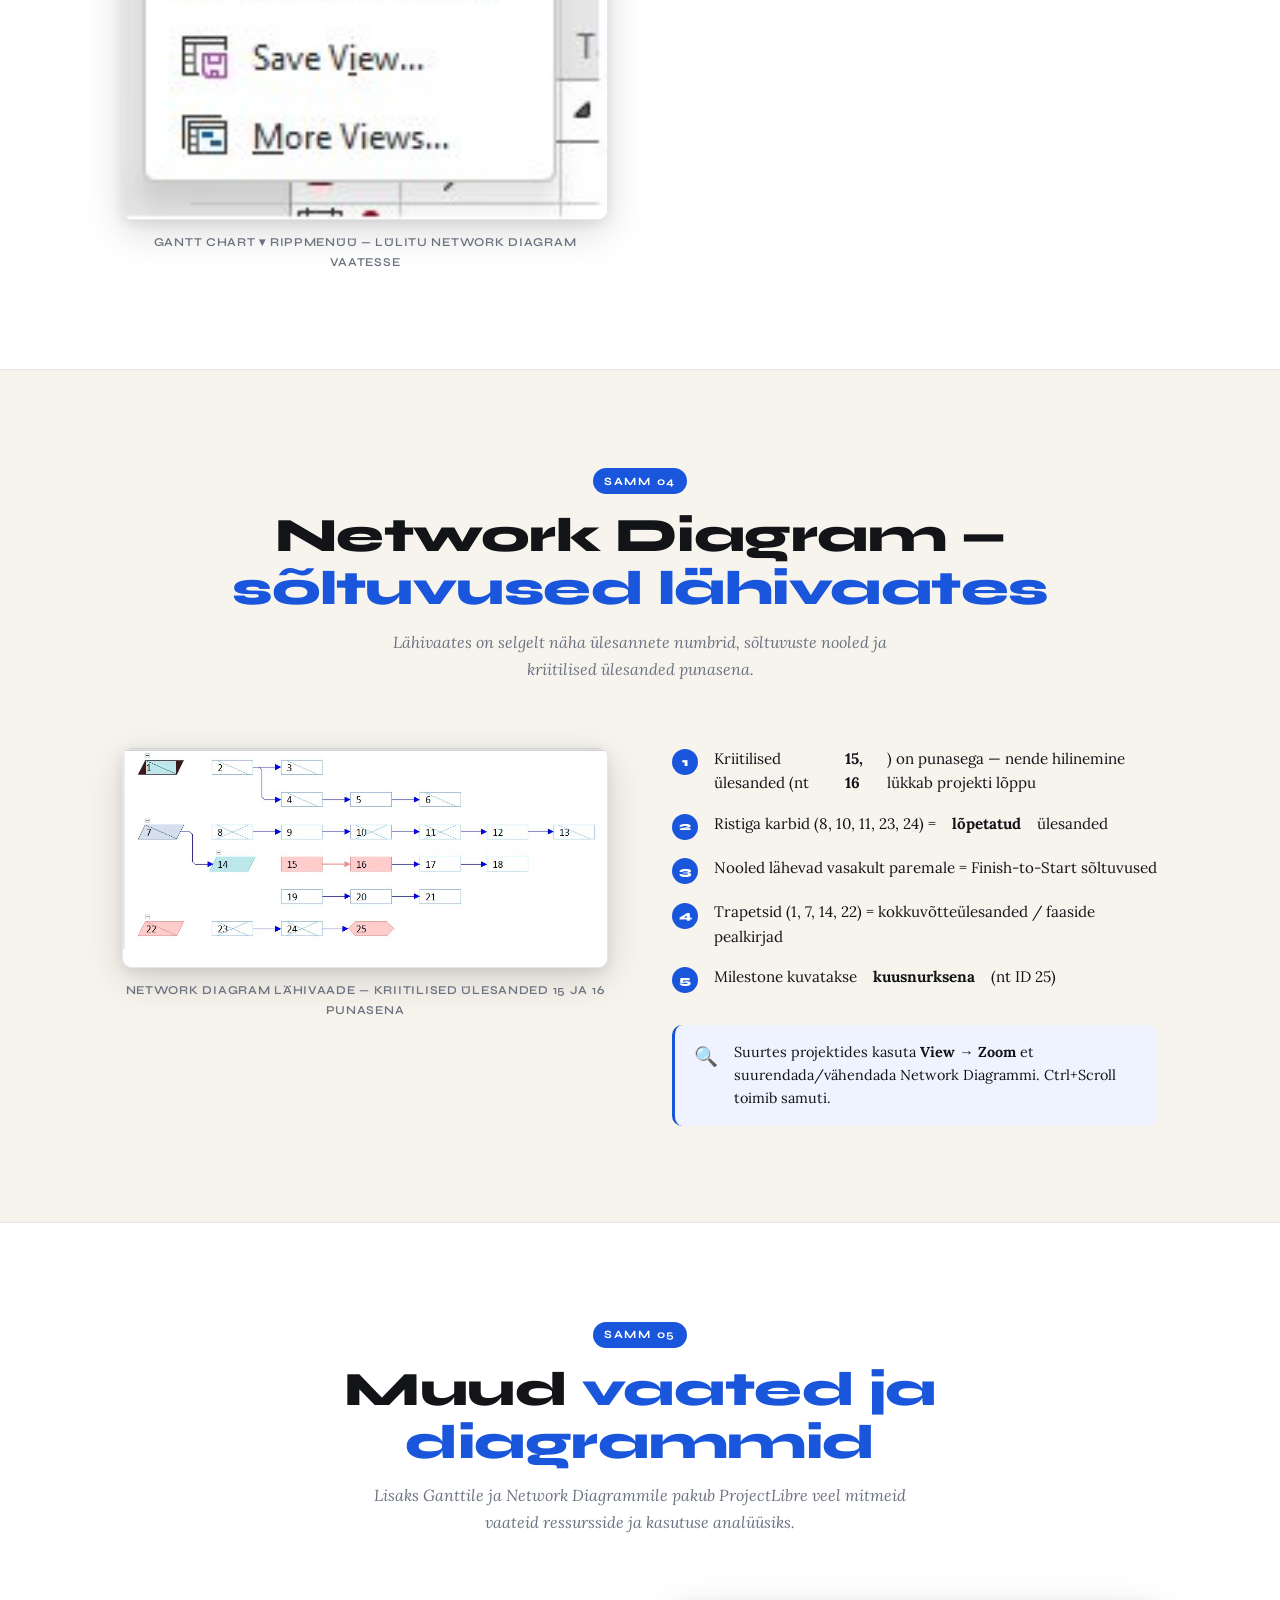
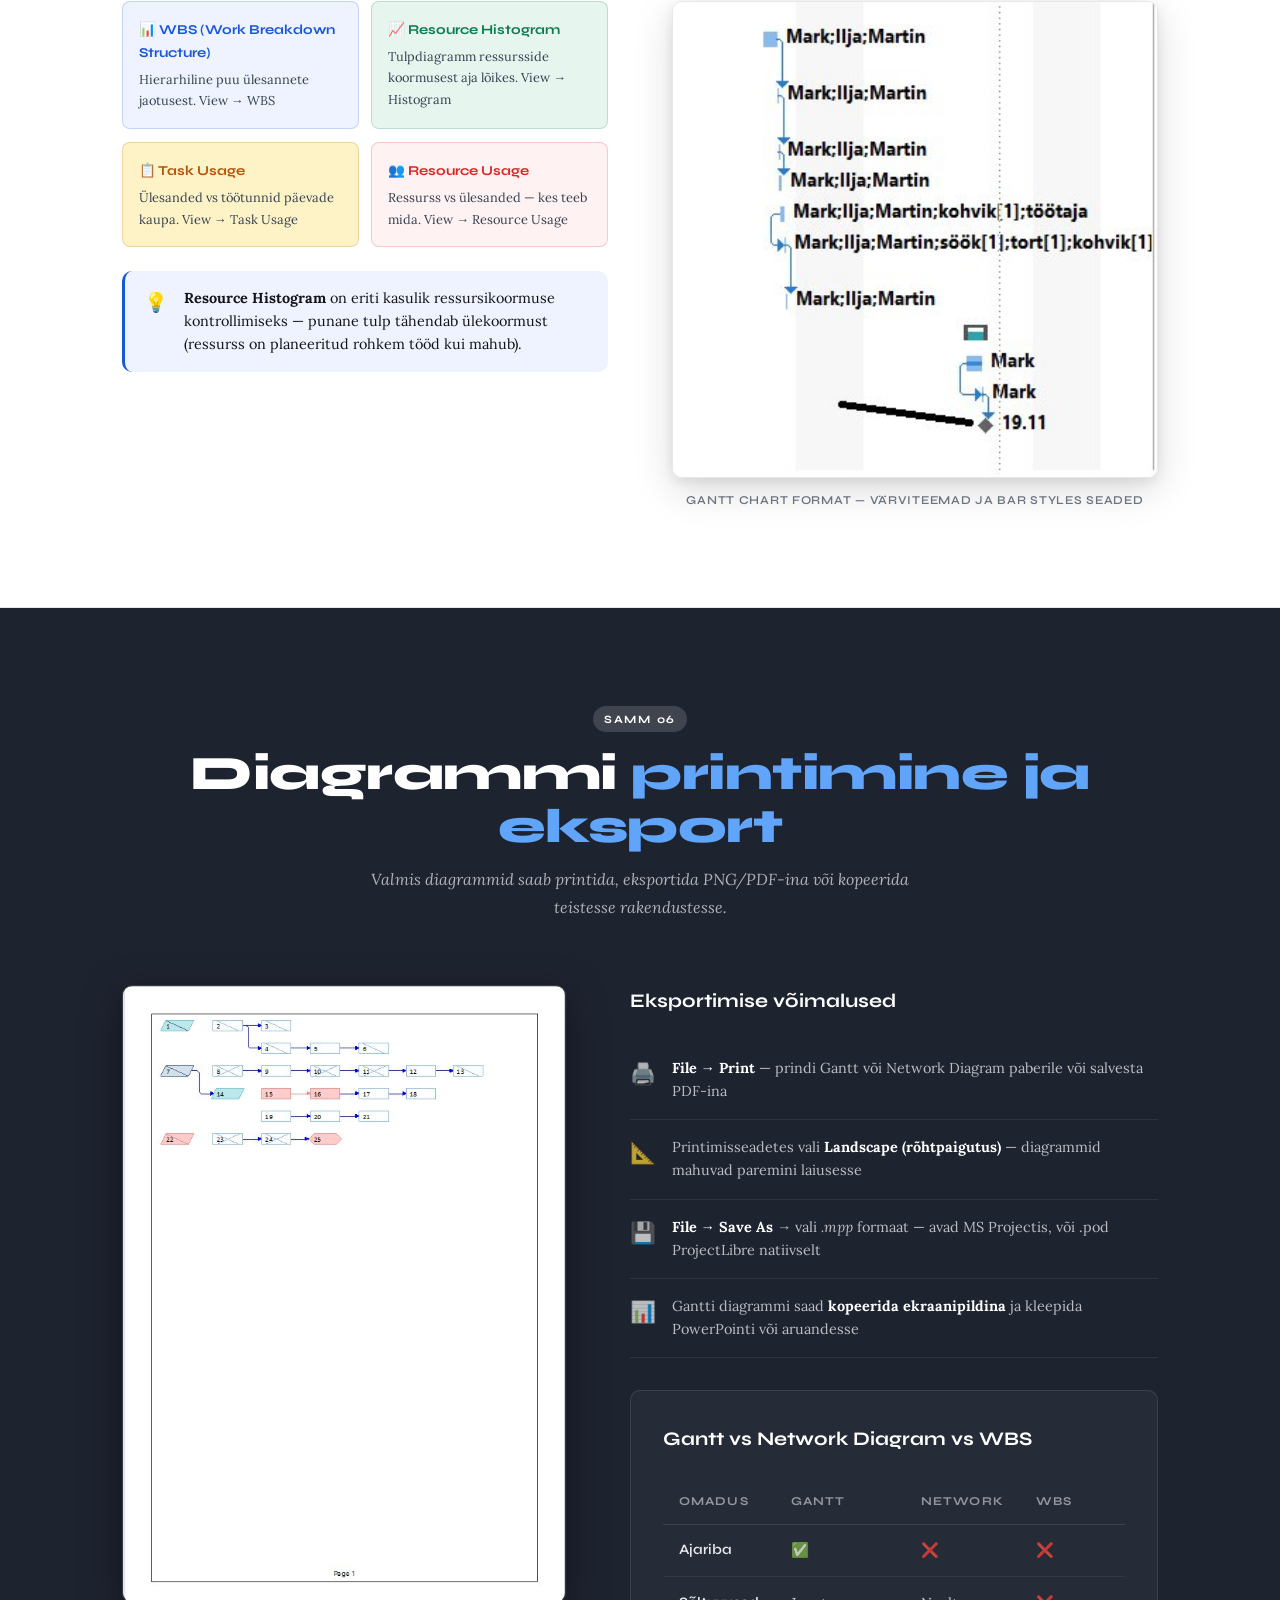
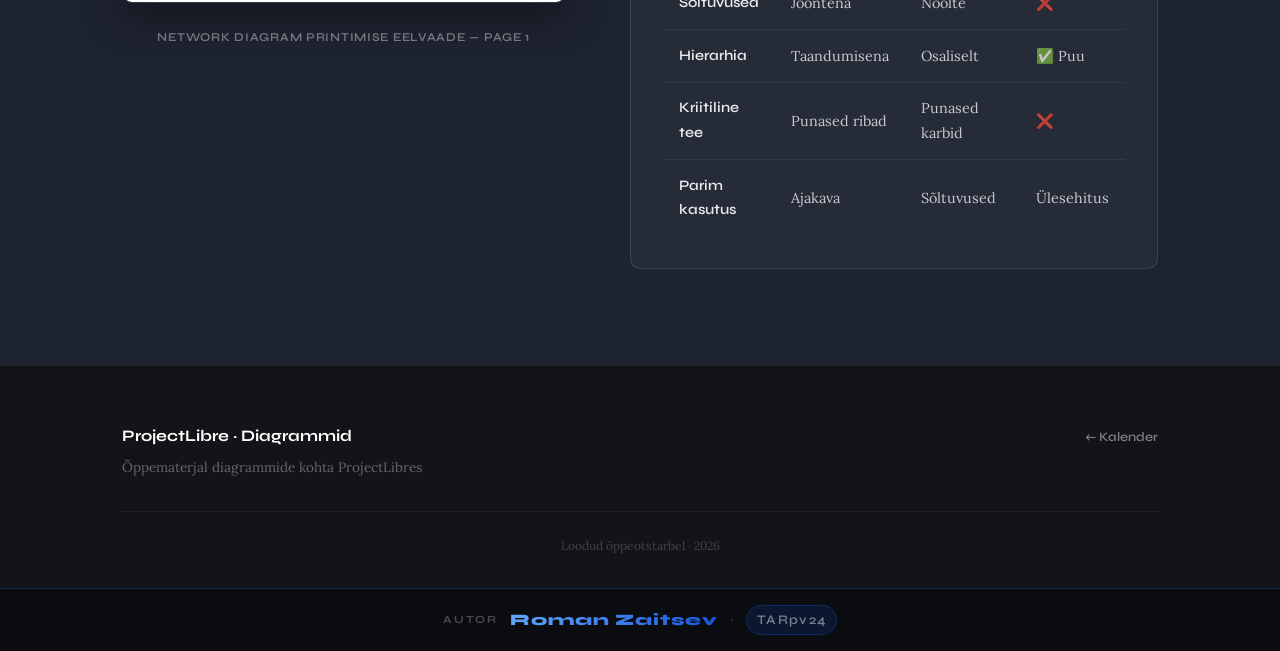
==== commit 695f0dbb: "Update diagramm.html" ====
--- a/diagramm.html
+++ b/diagramm.html
@@ -12,11 +12,12 @@
   <nav class="nav">
     <div class="nav__inner">
       <a href="index.html" class="nav__logo">
-        <span class="nav__logo-icon">🗂</span>
-        ProjectLibre
+        <span class="nav__logo-icon">📅</span>
+        MS Project
       </a>
       <ul class="nav__links">
-        <li><a href="index.html">🗓 Kalender</a></li>
+        <li><a href="index.html">🗓 Kalendri loomine</a></li>
+        <li><a href="valem.html">🧮 Arvutusväli</a></li>
         <li><a href="diagramm.html">📊 Diagrammid</a></li>
       </ul>
       <button class="nav__burger" onclick="this.closest('nav').querySelector('.nav__links').classList.toggle('open')" aria-label="Menüü">☰</button>
